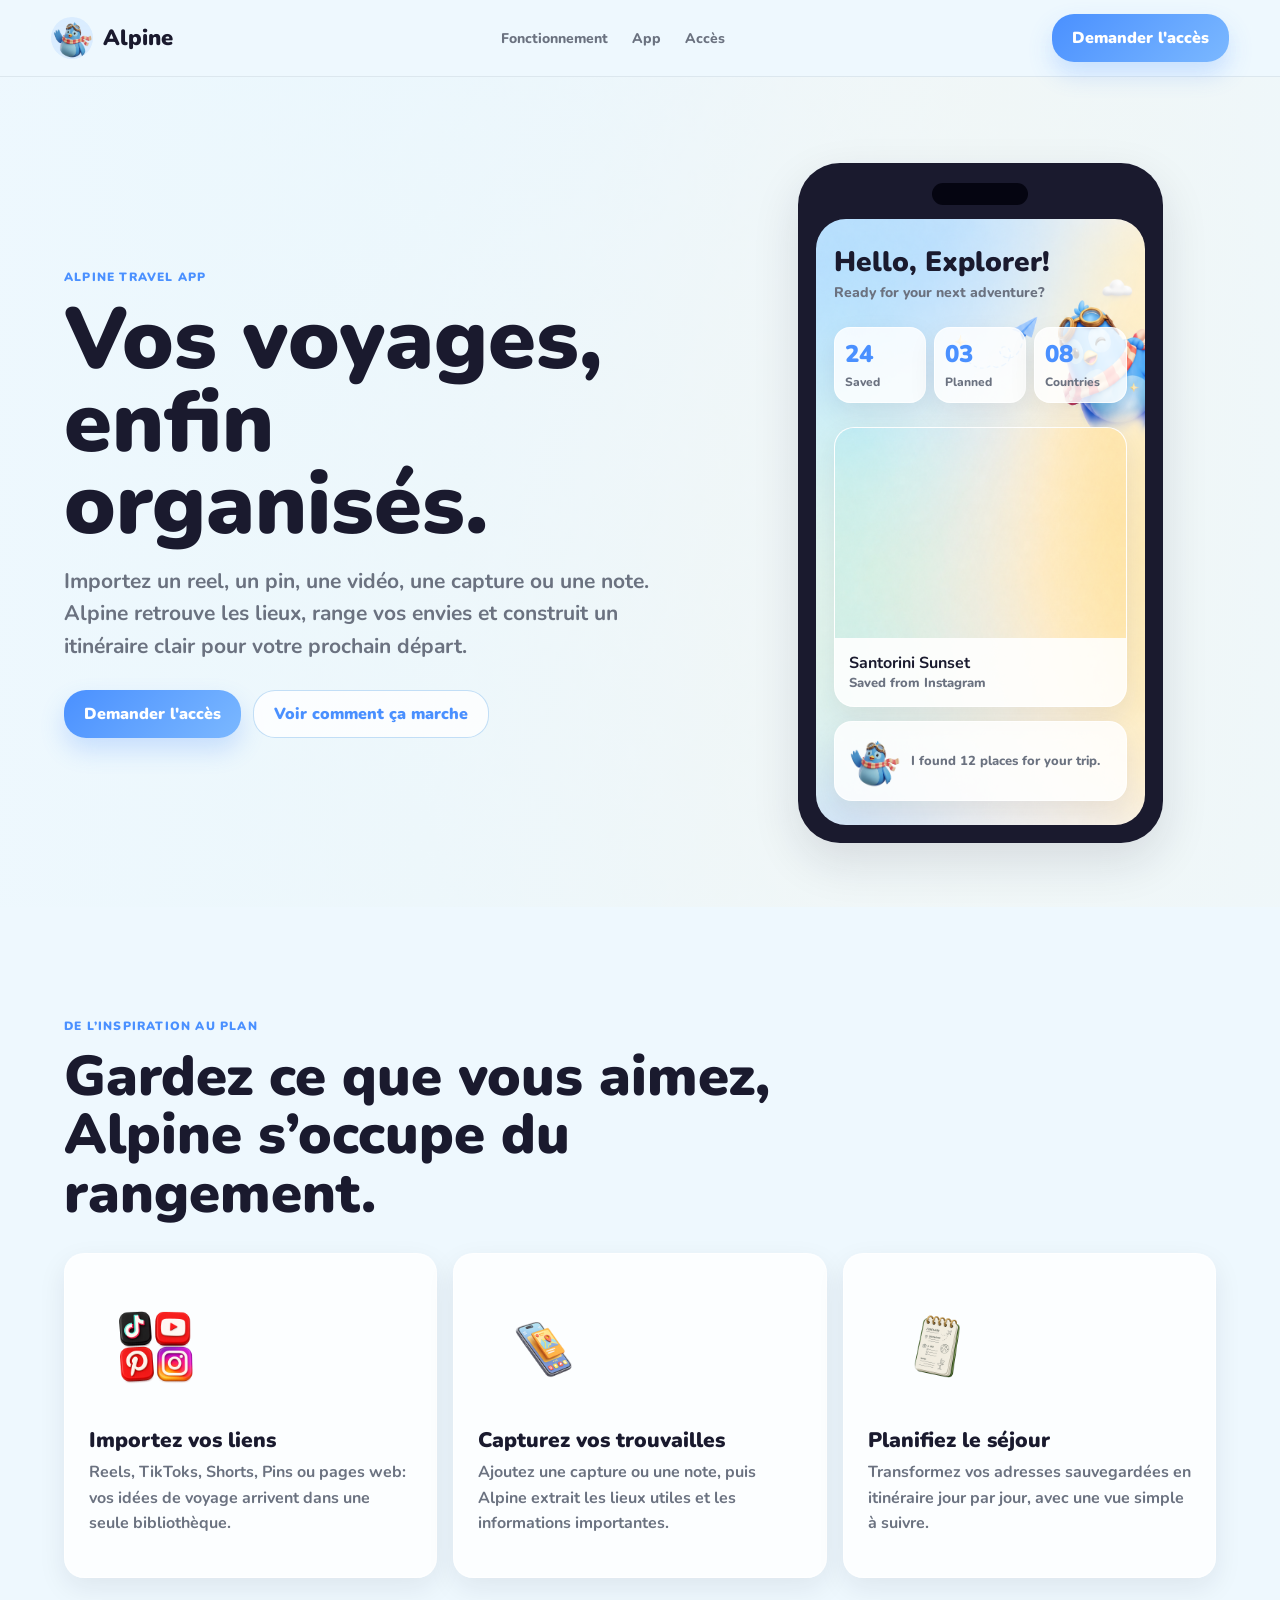
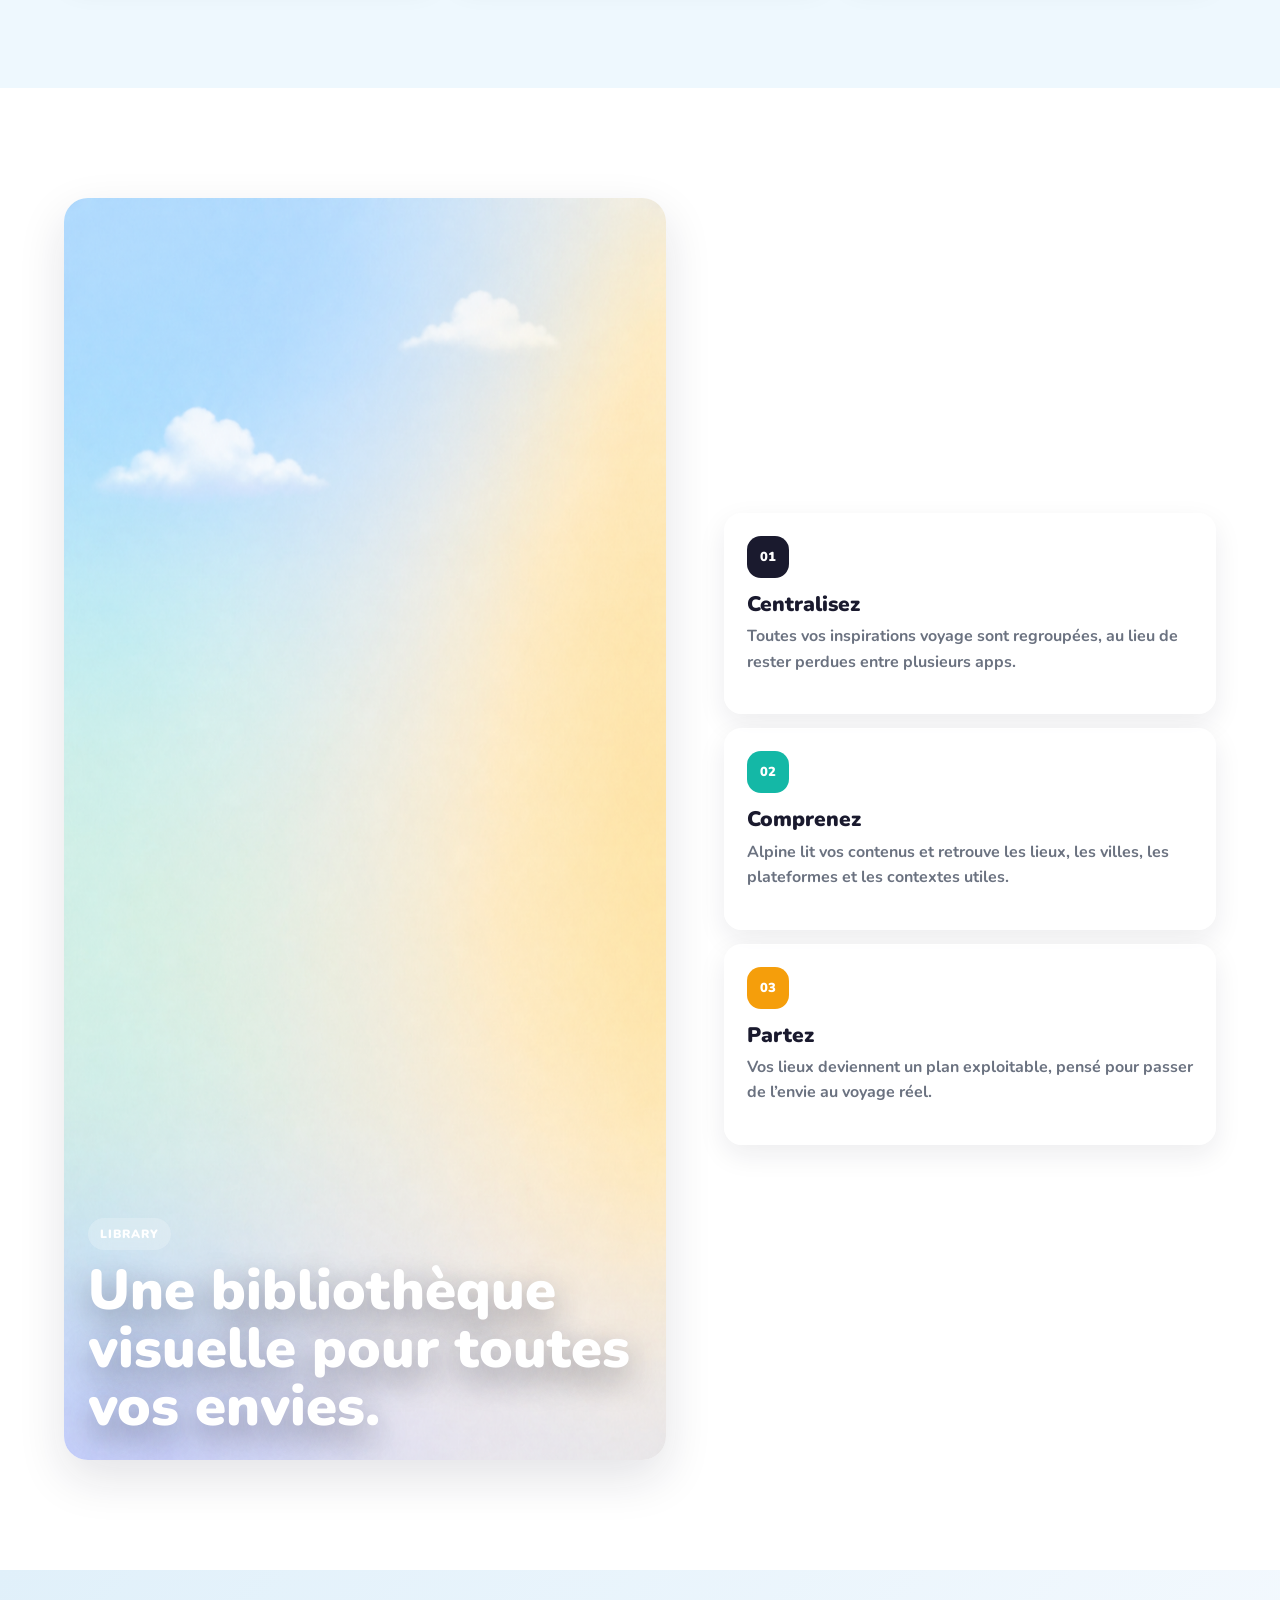
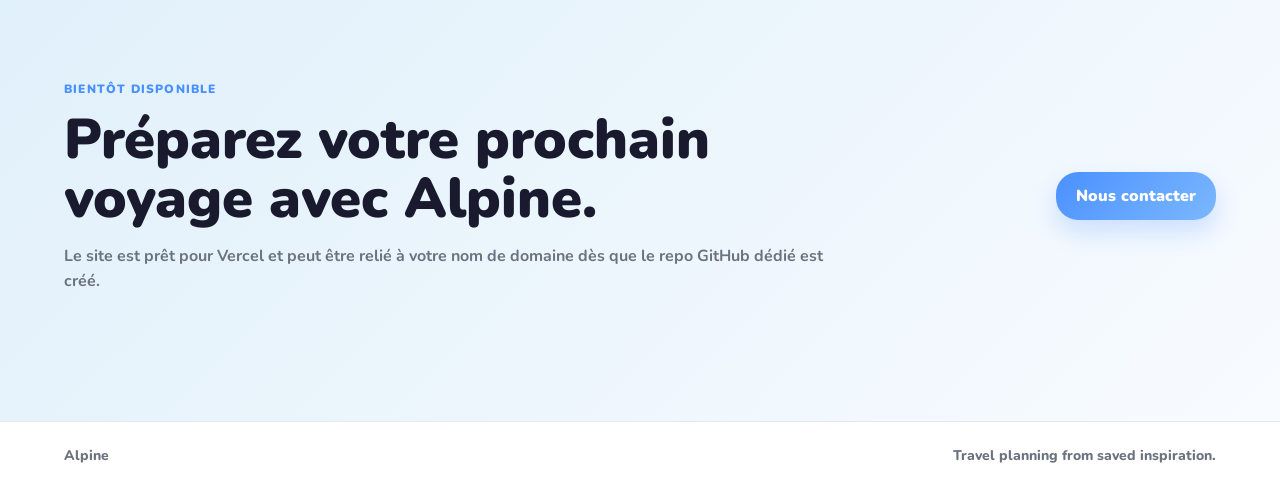
==== index.html @ 0e2efdca "Initial marketing site for Saved Trip" ====
<!doctype html>
<html lang="fr">
  <head>
    <meta charset="utf-8">
    <meta name="viewport" content="width=device-width, initial-scale=1">
    <title>Alpine - Organisez vos voyages depuis vos contenus sauvegardés</title>
    <meta
      name="description"
      content="Alpine transforme vos reels, pins, screenshots et notes en lieux sauvegardés puis en itinéraires clairs, prêts à partir."
    >
    <meta property="og:title" content="Alpine - Vos voyages, enfin organisés">
    <meta
      property="og:description"
      content="Importez vos inspirations de voyage, retrouvez vos lieux et créez un itinéraire en quelques secondes."
    >
    <meta property="og:image" content="/assets/import_link_background.png">
    <meta name="theme-color" content="#EEF8FE">
    <link rel="icon" href="/assets/pingui_welcome.png">
    <link rel="preconnect" href="https://fonts.googleapis.com">
    <link rel="preconnect" href="https://fonts.gstatic.com" crossorigin>
    <link
      href="https://fonts.googleapis.com/css2?family=Nunito:wght@400;600;700;800;900&display=swap"
      rel="stylesheet"
    >
    <link rel="stylesheet" href="/styles.css">
  </head>
  <body>
    <header class="site-header" aria-label="Navigation principale">
      <a class="brand" href="#top" aria-label="Alpine accueil">
        <img src="/assets/pingui_welcome.png" alt="" class="brand-mark">
        <span>Alpine</span>
      </a>
      <nav class="nav-links" aria-label="Sections">
        <a href="#fonctionnement">Fonctionnement</a>
        <a href="#app">App</a>
        <a href="#attente">Accès</a>
      </nav>
      <a class="header-cta" href="mailto:hello@alpine.app?subject=Acces%20Alpine">Demander l'accès</a>
    </header>

    <main id="top">
      <section class="hero-section">
        <img class="hero-bg" src="/assets/import_link_background.png" alt="">
        <div class="hero-content">
          <p class="kicker">ALPINE TRAVEL APP</p>
          <h1>Vos voyages, enfin organisés.</h1>
          <p class="hero-copy">
            Importez un reel, un pin, une vidéo, une capture ou une note. Alpine retrouve les lieux, range vos envies et construit un itinéraire clair pour votre prochain départ.
          </p>
          <div class="hero-actions" aria-label="Actions principales">
            <a class="primary-action" href="mailto:hello@alpine.app?subject=Acces%20Alpine">Demander l'accès</a>
            <a class="secondary-action" href="#fonctionnement">Voir comment ça marche</a>
          </div>
        </div>
        <div class="phone-showcase" aria-label="Aperçu de l'application Alpine">
          <div class="phone-frame">
            <div class="phone-status"></div>
            <div class="app-screen">
              <div class="app-greeting">
                <span>Hello, Explorer!</span>
                <small>Ready for your next adventure?</small>
              </div>
              <div class="stat-grid">
                <div><strong>24</strong><span>Saved</span></div>
                <div><strong>03</strong><span>Planned</span></div>
                <div><strong>08</strong><span>Countries</span></div>
              </div>
              <div class="post-card">
                <img src="/assets/travel_library_background.png" alt="">
                <div>
                  <strong>Santorini Sunset</strong>
                  <span>Saved from Instagram</span>
                </div>
              </div>
              <div class="mascot-bubble">
                <img src="/assets/pingui_welcome.png" alt="">
                <span>I found 12 places for your trip.</span>
              </div>
            </div>
          </div>
        </div>
      </section>

      <section id="fonctionnement" class="section workflow-section">
        <div class="section-heading">
          <p class="kicker">DE L’INSPIRATION AU PLAN</p>
          <h2>Gardez ce que vous aimez, Alpine s’occupe du rangement.</h2>
        </div>
        <div class="workflow-grid">
          <article class="workflow-card">
            <img src="/assets/pingui_link_www.png" alt="">
            <h3>Importez vos liens</h3>
            <p>Reels, TikToks, Shorts, Pins ou pages web: vos idées de voyage arrivent dans une seule bibliothèque.</p>
          </article>
          <article class="workflow-card">
            <img src="/assets/pingui_screenshot_phone_pop.png" alt="">
            <h3>Capturez vos trouvailles</h3>
            <p>Ajoutez une capture ou une note, puis Alpine extrait les lieux utiles et les informations importantes.</p>
          </article>
          <article class="workflow-card">
            <img src="/assets/pingui_notes_exact.png" alt="">
            <h3>Planifiez le séjour</h3>
            <p>Transformez vos adresses sauvegardées en itinéraire jour par jour, avec une vue simple à suivre.</p>
          </article>
        </div>
      </section>

      <section id="app" class="section app-section">
        <div class="library-preview">
          <img src="/assets/travel_library_background.png" alt="Bibliothèque de voyages Alpine">
          <div class="library-overlay">
            <span class="pill">Library</span>
            <h2>Une bibliothèque visuelle pour toutes vos envies.</h2>
          </div>
        </div>
        <div class="feature-list">
          <div>
            <span class="feature-icon">01</span>
            <h3>Centralisez</h3>
            <p>Toutes vos inspirations voyage sont regroupées, au lieu de rester perdues entre plusieurs apps.</p>
          </div>
          <div>
            <span class="feature-icon">02</span>
            <h3>Comprenez</h3>
            <p>Alpine lit vos contenus et retrouve les lieux, les villes, les plateformes et les contextes utiles.</p>
          </div>
          <div>
            <span class="feature-icon">03</span>
            <h3>Partez</h3>
            <p>Vos lieux deviennent un plan exploitable, pensé pour passer de l’envie au voyage réel.</p>
          </div>
        </div>
      </section>

      <section id="attente" class="section waitlist-section">
        <div>
          <p class="kicker">BIENTÔT DISPONIBLE</p>
          <h2>Préparez votre prochain voyage avec Alpine.</h2>
          <p>
            Le site est prêt pour Vercel et peut être relié à votre nom de domaine dès que le repo GitHub dédié est créé.
          </p>
        </div>
        <a class="primary-action" href="mailto:hello@alpine.app?subject=Acces%20Alpine">Nous contacter</a>
      </section>
    </main>

    <footer class="site-footer">
      <span>Alpine</span>
      <span>Travel planning from saved inspiration.</span>
    </footer>
  </body>
</html>
---- styles.css ----
:root {
  --primary: #4a90ff;
  --primary-light: #7bb8ff;
  --dark: #1a1a2e;
  --background: #eef8fe;
  --white: #ffffff;
  --gray: #6b7280;
  --gray-border: #cbd5e0;
  --input-bg: #f8fbff;
  --green: #27ae60;
  --amber: #f59e0b;
  --teal: #14b8a6;
  --violet: #a855f7;
  --shadow: 0 18px 48px rgba(26, 26, 46, 0.12);
  color-scheme: light;
  font-family: "Nunito", system-ui, -apple-system, BlinkMacSystemFont, "Segoe UI", sans-serif;
}

* {
  box-sizing: border-box;
}

html {
  scroll-behavior: smooth;
}

body {
  margin: 0;
  background: var(--background);
  color: var(--dark);
}

img {
  display: block;
  max-width: 100%;
}

a {
  color: inherit;
  text-decoration: none;
}

.site-header {
  position: sticky;
  top: 0;
  z-index: 20;
  display: flex;
  align-items: center;
  justify-content: space-between;
  gap: 24px;
  padding: 14px clamp(18px, 4vw, 56px);
  background: rgba(238, 248, 254, 0.86);
  border-bottom: 1px solid rgba(203, 213, 224, 0.5);
  backdrop-filter: blur(18px);
}

.brand {
  display: inline-flex;
  align-items: center;
  gap: 10px;
  font-size: 22px;
  font-weight: 900;
}

.brand-mark {
  width: 42px;
  height: 42px;
  object-fit: contain;
  border-radius: 50%;
  background: rgba(74, 144, 255, 0.12);
}

.nav-links {
  display: flex;
  align-items: center;
  gap: 24px;
  color: var(--gray);
  font-size: 14px;
  font-weight: 800;
}

.nav-links a:hover {
  color: var(--primary);
}

.header-cta,
.primary-action,
.secondary-action {
  display: inline-flex;
  min-height: 48px;
  align-items: center;
  justify-content: center;
  border-radius: 22px;
  padding: 0 20px;
  font-weight: 900;
  white-space: nowrap;
}

.header-cta,
.primary-action {
  color: var(--white);
  background: linear-gradient(135deg, var(--primary), var(--primary-light));
  box-shadow: 0 12px 24px rgba(74, 144, 255, 0.24);
}

.secondary-action {
  color: var(--primary);
  background: rgba(255, 255, 255, 0.78);
  border: 1px solid rgba(184, 217, 245, 0.86);
}

.hero-section {
  position: relative;
  min-height: calc(100vh - 72px);
  display: grid;
  grid-template-columns: minmax(0, 1.02fr) minmax(320px, 0.78fr);
  align-items: center;
  gap: clamp(28px, 5vw, 72px);
  overflow: hidden;
  padding: clamp(54px, 7vw, 86px) clamp(20px, 5vw, 76px) clamp(34px, 6vw, 64px);
}

.hero-bg {
  position: absolute;
  inset: 0;
  width: 100%;
  height: 100%;
  object-fit: cover;
  opacity: 0.64;
}

.hero-section::after {
  content: "";
  position: absolute;
  inset: 0;
  background: linear-gradient(90deg, rgba(238, 248, 254, 0.98), rgba(238, 248, 254, 0.68) 56%, rgba(238, 248, 254, 0.9));
}

.hero-content,
.phone-showcase {
  position: relative;
  z-index: 1;
}

.kicker {
  margin: 0 0 12px;
  color: var(--primary);
  font-size: 12px;
  font-weight: 900;
  letter-spacing: 1.2px;
}

h1,
h2,
h3,
p {
  margin-top: 0;
}

h1 {
  max-width: 760px;
  margin-bottom: 18px;
  font-size: clamp(46px, 7vw, 86px);
  line-height: 0.96;
  font-weight: 900;
  letter-spacing: 0;
}

.hero-copy {
  max-width: 640px;
  margin-bottom: 28px;
  color: var(--gray);
  font-size: clamp(17px, 2vw, 21px);
  line-height: 1.55;
  font-weight: 700;
}

.hero-actions {
  display: flex;
  flex-wrap: wrap;
  gap: 12px;
}

.phone-showcase {
  display: flex;
  justify-content: center;
}

.phone-frame {
  width: min(365px, 88vw);
  min-height: 680px;
  border-radius: 42px;
  padding: 18px;
  background: var(--dark);
  box-shadow: var(--shadow);
}

.phone-status {
  width: 96px;
  height: 22px;
  margin: 2px auto 14px;
  border-radius: 999px;
  background: #050511;
}

.app-screen {
  min-height: 606px;
  border-radius: 30px;
  padding: 24px 18px;
  background: var(--background);
  background-image: url("/assets/home_background_design.png");
  background-size: cover;
  overflow: hidden;
}

.app-greeting span {
  display: block;
  font-size: 28px;
  font-weight: 900;
}

.app-greeting small {
  color: var(--gray);
  font-size: 14px;
  font-weight: 800;
}

.stat-grid {
  display: grid;
  grid-template-columns: repeat(3, 1fr);
  gap: 8px;
  margin: 24px 0;
}

.stat-grid div,
.post-card,
.mascot-bubble,
.workflow-card,
.feature-list > div {
  border: 1px solid rgba(255, 255, 255, 0.72);
  background: rgba(255, 255, 255, 0.82);
  box-shadow: 0 10px 28px rgba(26, 26, 46, 0.08);
}

.stat-grid div {
  min-height: 74px;
  border-radius: 16px;
  padding: 10px;
}

.stat-grid strong {
  display: block;
  color: var(--primary);
  font-size: 24px;
  font-weight: 900;
}

.stat-grid span {
  color: var(--gray);
  font-size: 12px;
  font-weight: 800;
}

.post-card {
  overflow: hidden;
  border-radius: 20px;
}

.post-card img {
  width: 100%;
  height: 210px;
  object-fit: cover;
}

.post-card div {
  padding: 14px;
}

.post-card strong,
.post-card span {
  display: block;
}

.post-card span,
.mascot-bubble span {
  color: var(--gray);
  font-size: 13px;
  font-weight: 800;
}

.mascot-bubble {
  display: flex;
  align-items: center;
  gap: 10px;
  margin-top: 14px;
  border-radius: 18px;
  padding: 12px;
}

.mascot-bubble img {
  width: 54px;
  height: 54px;
  object-fit: contain;
}

.section {
  padding: clamp(64px, 9vw, 110px) clamp(20px, 5vw, 76px);
}

.section-heading {
  max-width: 760px;
  margin-bottom: 30px;
}

h2 {
  margin-bottom: 16px;
  font-size: clamp(32px, 4.5vw, 56px);
  line-height: 1.04;
  font-weight: 900;
}

h3 {
  margin-bottom: 8px;
  font-size: 21px;
  line-height: 1.15;
  font-weight: 900;
}

p {
  color: var(--gray);
  line-height: 1.6;
  font-weight: 700;
}

.workflow-grid {
  display: grid;
  grid-template-columns: repeat(3, minmax(0, 1fr));
  gap: 16px;
}

.workflow-card {
  border-radius: 20px;
  padding: 24px;
}

.workflow-card img {
  width: 138px;
  height: 138px;
  margin-bottom: 12px;
  object-fit: contain;
}

.app-section {
  display: grid;
  grid-template-columns: minmax(0, 1.1fr) minmax(320px, 0.9fr);
  gap: clamp(24px, 5vw, 58px);
  align-items: center;
  background: var(--white);
}

.library-preview {
  position: relative;
  min-height: 560px;
  overflow: hidden;
  border-radius: 24px;
  box-shadow: var(--shadow);
}

.library-preview img {
  width: 100%;
  height: 100%;
  min-height: 560px;
  object-fit: cover;
}

.library-overlay {
  position: absolute;
  inset: auto 24px 24px 24px;
  color: var(--white);
}

.library-overlay h2 {
  max-width: 620px;
  margin: 12px 0 0;
  text-shadow: 0 12px 32px rgba(26, 26, 46, 0.42);
}

.pill {
  display: inline-flex;
  align-items: center;
  min-height: 32px;
  border-radius: 999px;
  padding: 0 12px;
  background: rgba(255, 255, 255, 0.22);
  backdrop-filter: blur(10px);
  font-size: 12px;
  font-weight: 900;
  letter-spacing: 1px;
  text-transform: uppercase;
}

.feature-list {
  display: grid;
  gap: 14px;
}

.feature-list > div {
  border-radius: 18px;
  padding: 22px;
}

.feature-icon {
  display: inline-flex;
  align-items: center;
  justify-content: center;
  width: 42px;
  height: 42px;
  margin-bottom: 14px;
  border-radius: 14px;
  color: var(--white);
  background: var(--dark);
  font-size: 13px;
  font-weight: 900;
}

.feature-list > div:nth-child(2) .feature-icon {
  background: var(--teal);
}

.feature-list > div:nth-child(3) .feature-icon {
  background: var(--amber);
}

.waitlist-section {
  display: flex;
  align-items: center;
  justify-content: space-between;
  gap: 28px;
  background: linear-gradient(135deg, #e0f0fa, #f8fbff);
}

.waitlist-section > div {
  max-width: 760px;
}

.site-footer {
  display: flex;
  justify-content: space-between;
  gap: 16px;
  padding: 24px clamp(20px, 5vw, 76px);
  color: var(--gray);
  background: var(--white);
  border-top: 1px solid rgba(203, 213, 224, 0.52);
  font-size: 14px;
  font-weight: 800;
}

@media (max-width: 940px) {
  .site-header {
    gap: 12px;
  }

  .nav-links {
    display: none;
  }

  .hero-section,
  .app-section {
    grid-template-columns: 1fr;
  }

  .hero-section {
    min-height: auto;
  }

  .phone-showcase {
    justify-content: flex-start;
  }

  .workflow-grid {
    grid-template-columns: 1fr;
  }

  .waitlist-section {
    align-items: flex-start;
    flex-direction: column;
  }
}

@media (max-width: 560px) {
  .site-header {
    padding-inline: 14px;
  }

  .brand span {
    font-size: 20px;
  }

  .brand-mark {
    width: 38px;
    height: 38px;
  }

  .header-cta {
    min-height: 42px;
    padding-inline: 14px;
    border-radius: 18px;
    font-size: 13px;
  }

  .hero-section {
    padding-top: 42px;
  }

  h1 {
    font-size: 44px;
  }

  .phone-frame {
    min-height: 610px;
    border-radius: 34px;
    padding: 14px;
  }

  .app-screen {
    min-height: 544px;
    border-radius: 26px;
    padding: 20px 14px;
  }

  .post-card img {
    height: 166px;
  }

  .library-preview,
  .library-preview img {
    min-height: 430px;
    border-radius: 18px;
  }

  .library-overlay {
    inset: auto 18px 18px 18px;
  }

  .site-footer {
    flex-direction: column;
  }
}
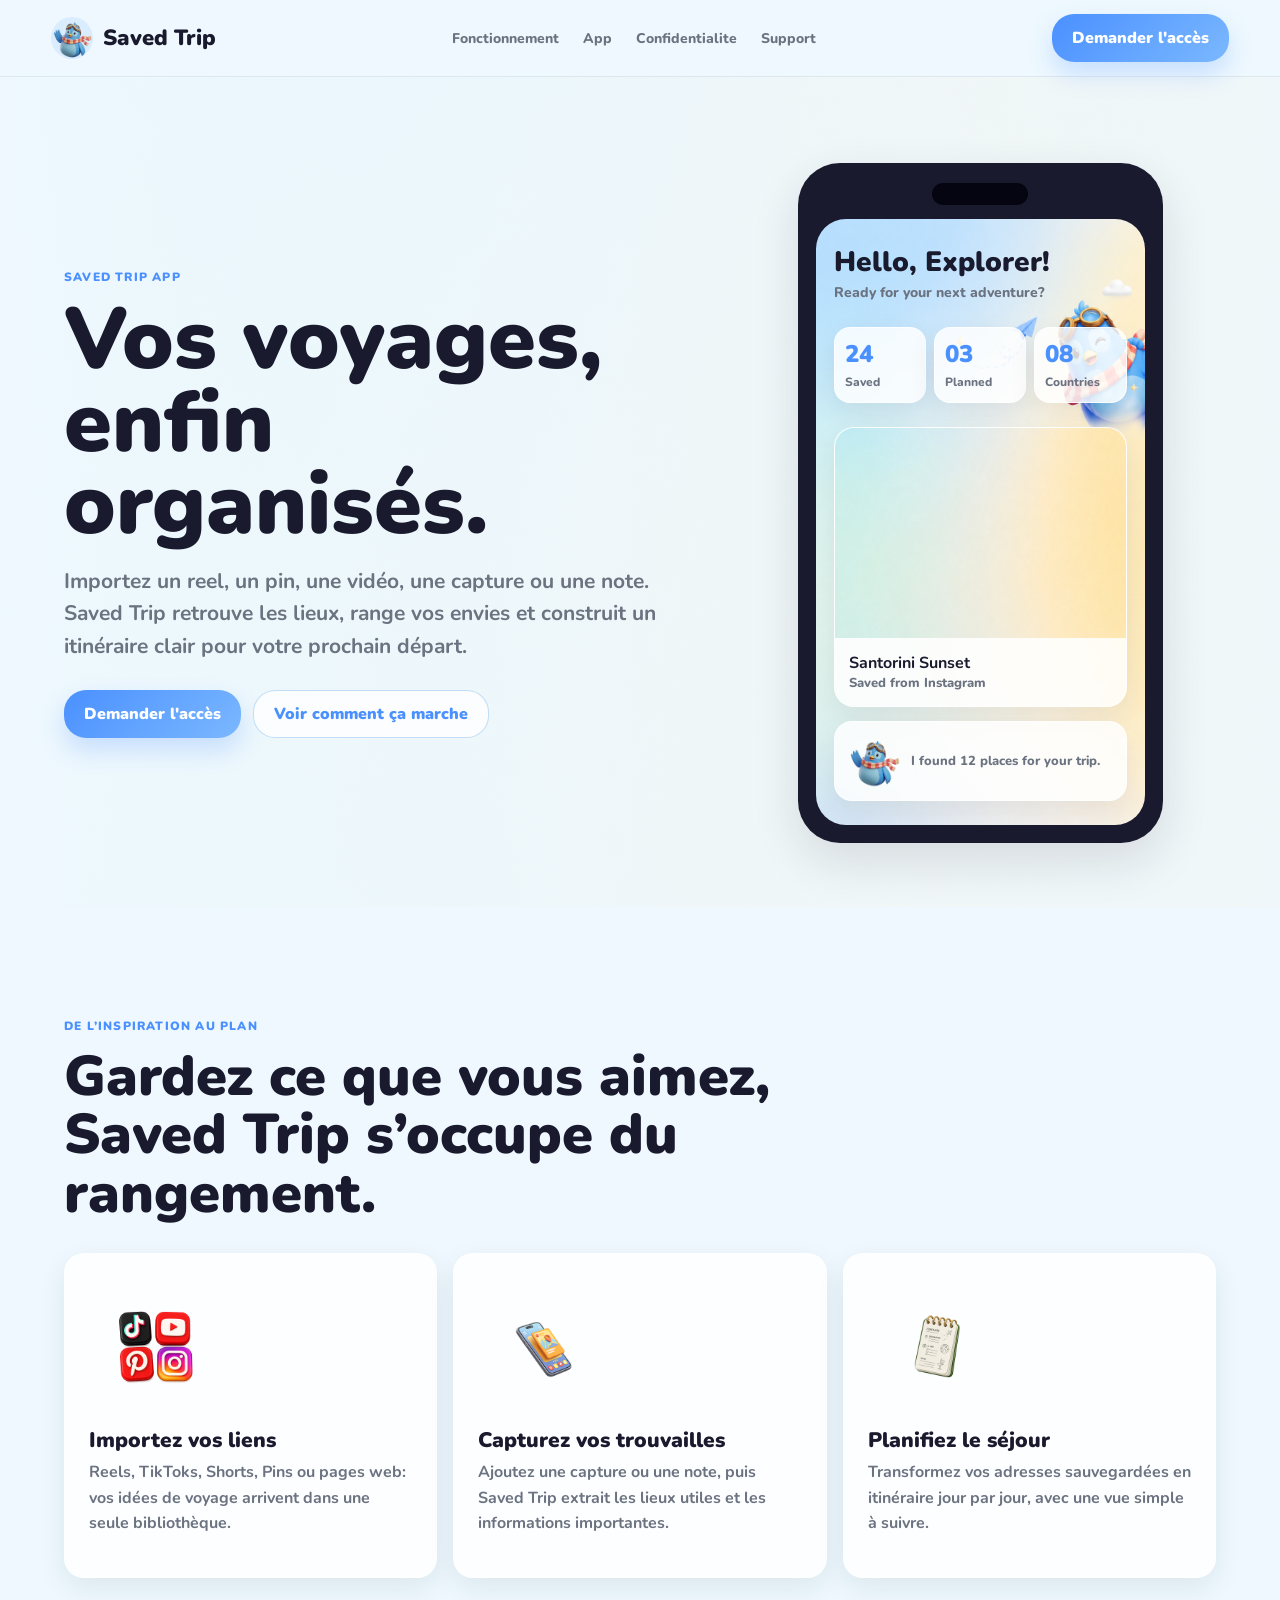
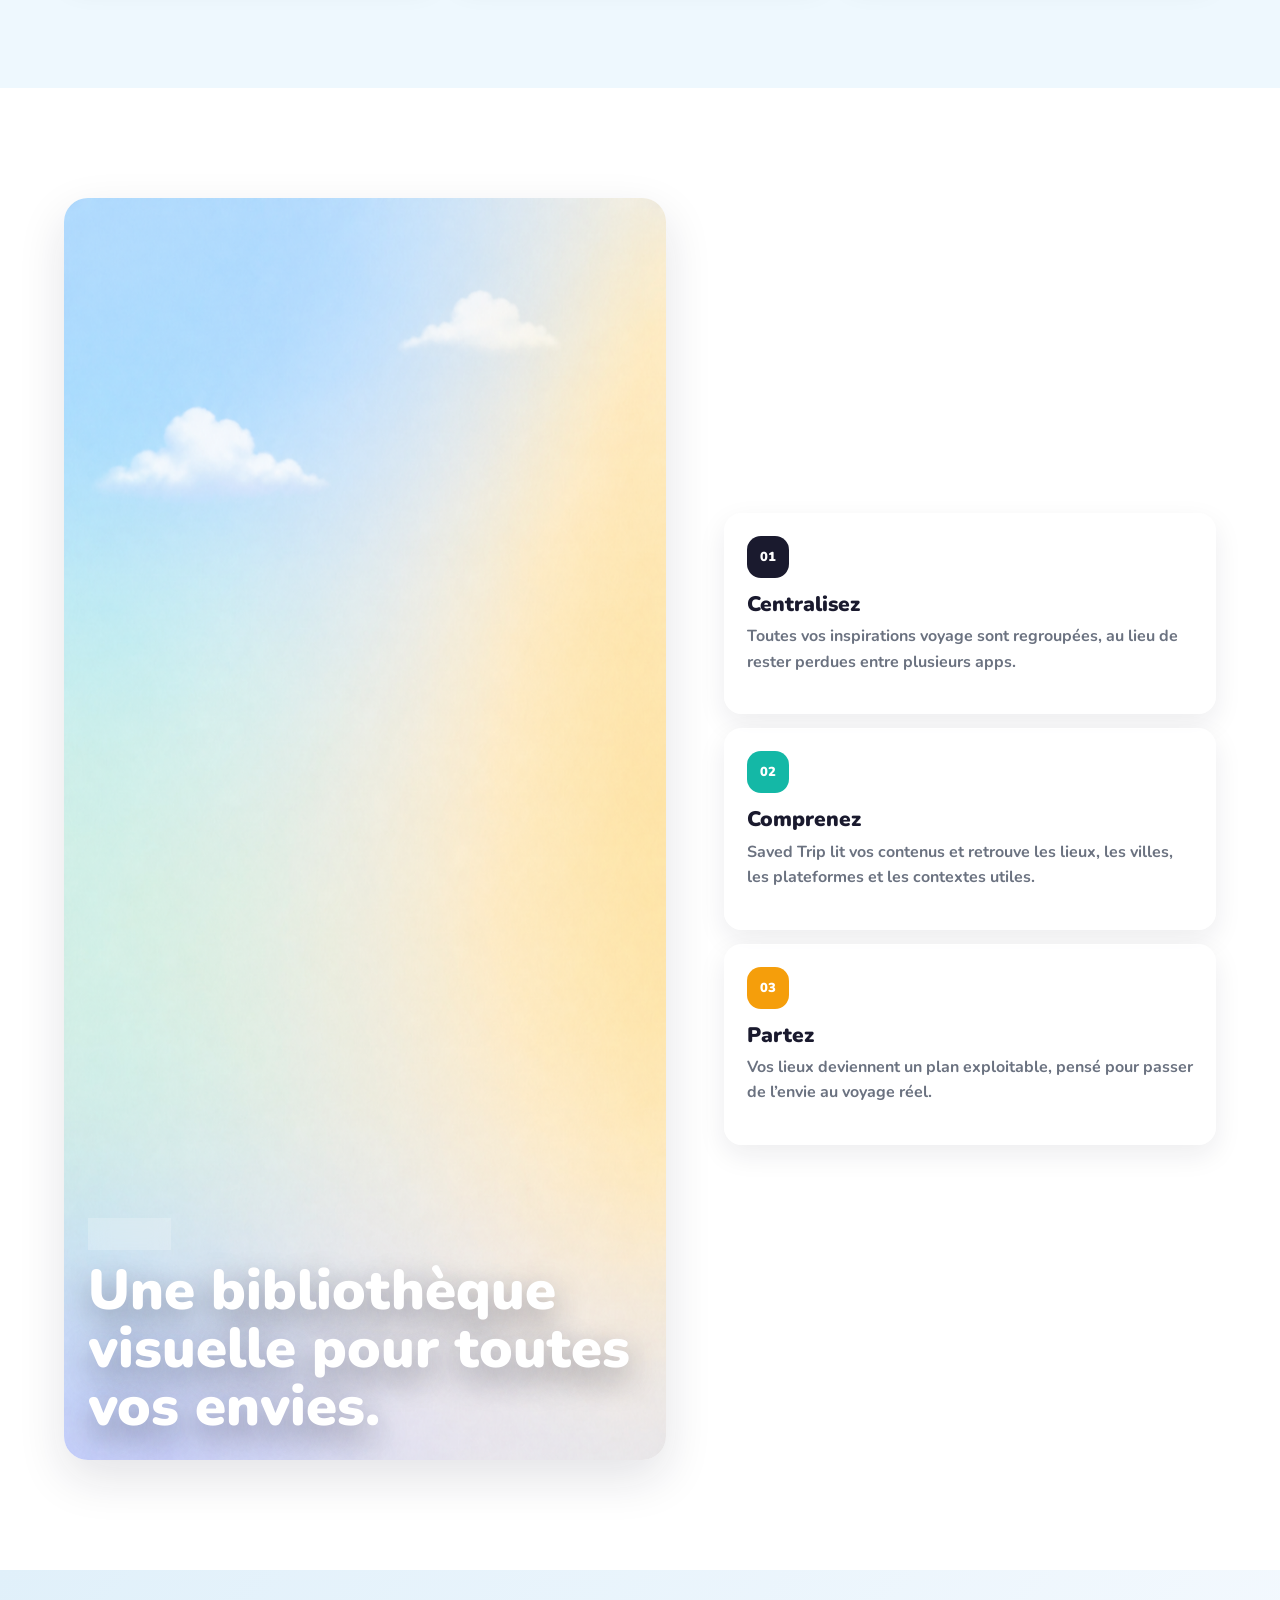
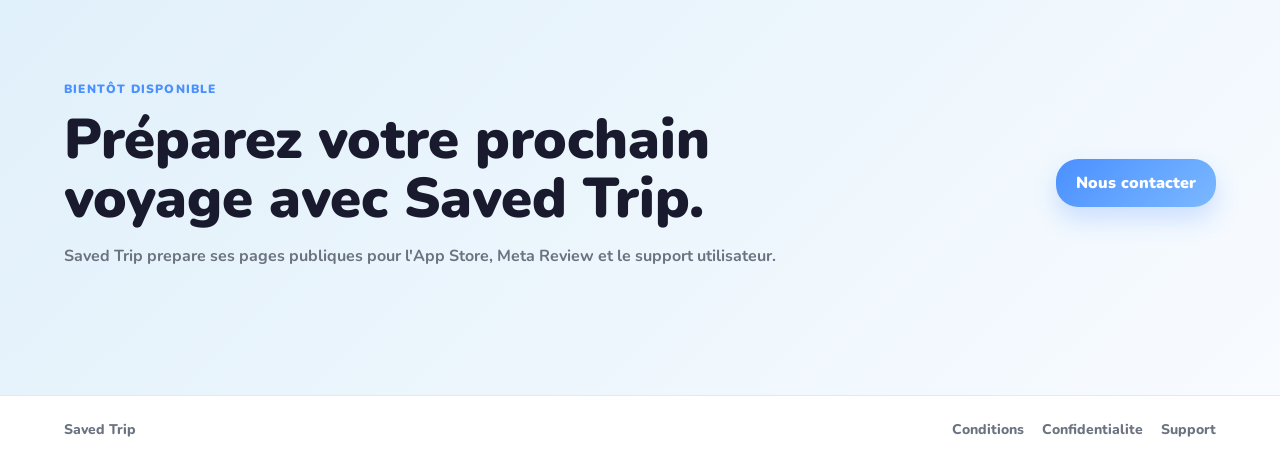
==== commit 93c6558e: "Finalize Saved Trip public legal pages" ====
--- a/index.html
+++ b/index.html
@@ -3,12 +3,12 @@
   <head>
     <meta charset="utf-8">
     <meta name="viewport" content="width=device-width, initial-scale=1">
-    <title>Alpine - Organisez vos voyages depuis vos contenus sauvegardés</title>
+    <title>Saved Trip - Organisez vos voyages depuis vos contenus sauvegardés</title>
     <meta
       name="description"
-      content="Alpine transforme vos reels, pins, screenshots et notes en lieux sauvegardés puis en itinéraires clairs, prêts à partir."
+      content="Saved Trip transforme vos reels, pins, screenshots et notes en lieux sauvegardés puis en itinéraires clairs, prêts à partir."
     >
-    <meta property="og:title" content="Alpine - Vos voyages, enfin organisés">
+    <meta property="og:title" content="Saved Trip - Vos voyages, enfin organisés">
     <meta
       property="og:description"
       content="Importez vos inspirations de voyage, retrouvez vos lieux et créez un itinéraire en quelques secondes."
@@ -26,33 +26,34 @@
   </head>
   <body>
     <header class="site-header" aria-label="Navigation principale">
-      <a class="brand" href="#top" aria-label="Alpine accueil">
+      <a class="brand" href="#top" aria-label="Saved Trip accueil">
         <img src="/assets/pingui_welcome.png" alt="" class="brand-mark">
-        <span>Alpine</span>
+        <span>Saved Trip</span>
       </a>
       <nav class="nav-links" aria-label="Sections">
         <a href="#fonctionnement">Fonctionnement</a>
         <a href="#app">App</a>
-        <a href="#attente">Accès</a>
+        <a href="/privacy">Confidentialite</a>
+        <a href="/support">Support</a>
       </nav>
-      <a class="header-cta" href="mailto:hello@alpine.app?subject=Acces%20Alpine">Demander l'accès</a>
+      <a class="header-cta" href="mailto:support@savedtrip.com?subject=Acces%20Saved%20Trip">Demander l'accès</a>
     </header>
 
     <main id="top">
       <section class="hero-section">
         <img class="hero-bg" src="/assets/import_link_background.png" alt="">
         <div class="hero-content">
-          <p class="kicker">ALPINE TRAVEL APP</p>
+          <p class="kicker">SAVED TRIP APP</p>
           <h1>Vos voyages, enfin organisés.</h1>
           <p class="hero-copy">
-            Importez un reel, un pin, une vidéo, une capture ou une note. Alpine retrouve les lieux, range vos envies et construit un itinéraire clair pour votre prochain départ.
+            Importez un reel, un pin, une vidéo, une capture ou une note. Saved Trip retrouve les lieux, range vos envies et construit un itinéraire clair pour votre prochain départ.
           </p>
           <div class="hero-actions" aria-label="Actions principales">
-            <a class="primary-action" href="mailto:hello@alpine.app?subject=Acces%20Alpine">Demander l'accès</a>
+            <a class="primary-action" href="mailto:support@savedtrip.com?subject=Acces%20Saved%20Trip">Demander l'accès</a>
             <a class="secondary-action" href="#fonctionnement">Voir comment ça marche</a>
           </div>
         </div>
-        <div class="phone-showcase" aria-label="Aperçu de l'application Alpine">
+        <div class="phone-showcase" aria-label="Aperçu de l'application Saved Trip">
           <div class="phone-frame">
             <div class="phone-status"></div>
             <div class="app-screen">
@@ -84,7 +85,7 @@
       <section id="fonctionnement" class="section workflow-section">
         <div class="section-heading">
           <p class="kicker">DE L’INSPIRATION AU PLAN</p>
-          <h2>Gardez ce que vous aimez, Alpine s’occupe du rangement.</h2>
+          <h2>Gardez ce que vous aimez, Saved Trip s’occupe du rangement.</h2>
         </div>
         <div class="workflow-grid">
           <article class="workflow-card">
@@ -95,7 +96,7 @@
           <article class="workflow-card">
             <img src="/assets/pingui_screenshot_phone_pop.png" alt="">
             <h3>Capturez vos trouvailles</h3>
-            <p>Ajoutez une capture ou une note, puis Alpine extrait les lieux utiles et les informations importantes.</p>
+            <p>Ajoutez une capture ou une note, puis Saved Trip extrait les lieux utiles et les informations importantes.</p>
           </article>
           <article class="workflow-card">
             <img src="/assets/pingui_notes_exact.png" alt="">
@@ -107,7 +108,7 @@
 
       <section id="app" class="section app-section">
         <div class="library-preview">
-          <img src="/assets/travel_library_background.png" alt="Bibliothèque de voyages Alpine">
+          <img src="/assets/travel_library_background.png" alt="Bibliothèque de voyages Saved Trip">
           <div class="library-overlay">
             <span class="pill">Library</span>
             <h2>Une bibliothèque visuelle pour toutes vos envies.</h2>
@@ -122,7 +123,7 @@
           <div>
             <span class="feature-icon">02</span>
             <h3>Comprenez</h3>
-            <p>Alpine lit vos contenus et retrouve les lieux, les villes, les plateformes et les contextes utiles.</p>
+            <p>Saved Trip lit vos contenus et retrouve les lieux, les villes, les plateformes et les contextes utiles.</p>
           </div>
           <div>
             <span class="feature-icon">03</span>
@@ -135,18 +136,22 @@
       <section id="attente" class="section waitlist-section">
         <div>
           <p class="kicker">BIENTÔT DISPONIBLE</p>
-          <h2>Préparez votre prochain voyage avec Alpine.</h2>
+          <h2>Préparez votre prochain voyage avec Saved Trip.</h2>
           <p>
-            Le site est prêt pour Vercel et peut être relié à votre nom de domaine dès que le repo GitHub dédié est créé.
+            Saved Trip prepare ses pages publiques pour l'App Store, Meta Review et le support utilisateur.
           </p>
         </div>
-        <a class="primary-action" href="mailto:hello@alpine.app?subject=Acces%20Alpine">Nous contacter</a>
+        <a class="primary-action" href="mailto:support@savedtrip.com?subject=Acces%20Saved%20Trip">Nous contacter</a>
       </section>
     </main>
 
     <footer class="site-footer">
-      <span>Alpine</span>
-      <span>Travel planning from saved inspiration.</span>
+      <span>Saved Trip</span>
+      <nav class="footer-links" aria-label="Pages legales">
+        <a href="/terms">Conditions</a>
+        <a href="/privacy">Confidentialite</a>
+        <a href="/support">Support</a>
+      </nav>
     </footer>
   </body>
 </html>
--- a/styles.css
+++ b/styles.css
@@ -70,7 +70,8 @@
   background: rgba(74, 144, 255, 0.12);
 }
 
-.nav-links {
+.nav-links,
+.footer-links {
   display: flex;
   align-items: center;
   gap: 24px;
@@ -79,7 +80,8 @@
   font-weight: 800;
 }
 
-.nav-links a:hover {
+.nav-links a:hover,
+.footer-links a:hover {
   color: var(--primary);
 }
 
@@ -446,6 +448,7 @@
 .site-footer {
   display: flex;
   justify-content: space-between;
+  align-items: center;
   gap: 16px;
   padding: 24px clamp(20px, 5vw, 76px);
   color: var(--gray);
@@ -453,6 +456,12 @@
   border-top: 1px solid rgba(203, 213, 224, 0.52);
   font-size: 14px;
   font-weight: 800;
+}
+
+.footer-links {
+  justify-content: flex-end;
+  flex-wrap: wrap;
+  gap: 18px;
 }
 
 @media (max-width: 940px) {
@@ -543,6 +552,11 @@
   }
 
   .site-footer {
+    align-items: flex-start;
     flex-direction: column;
   }
-}
+
+  .footer-links {
+    justify-content: flex-start;
+  }
+}
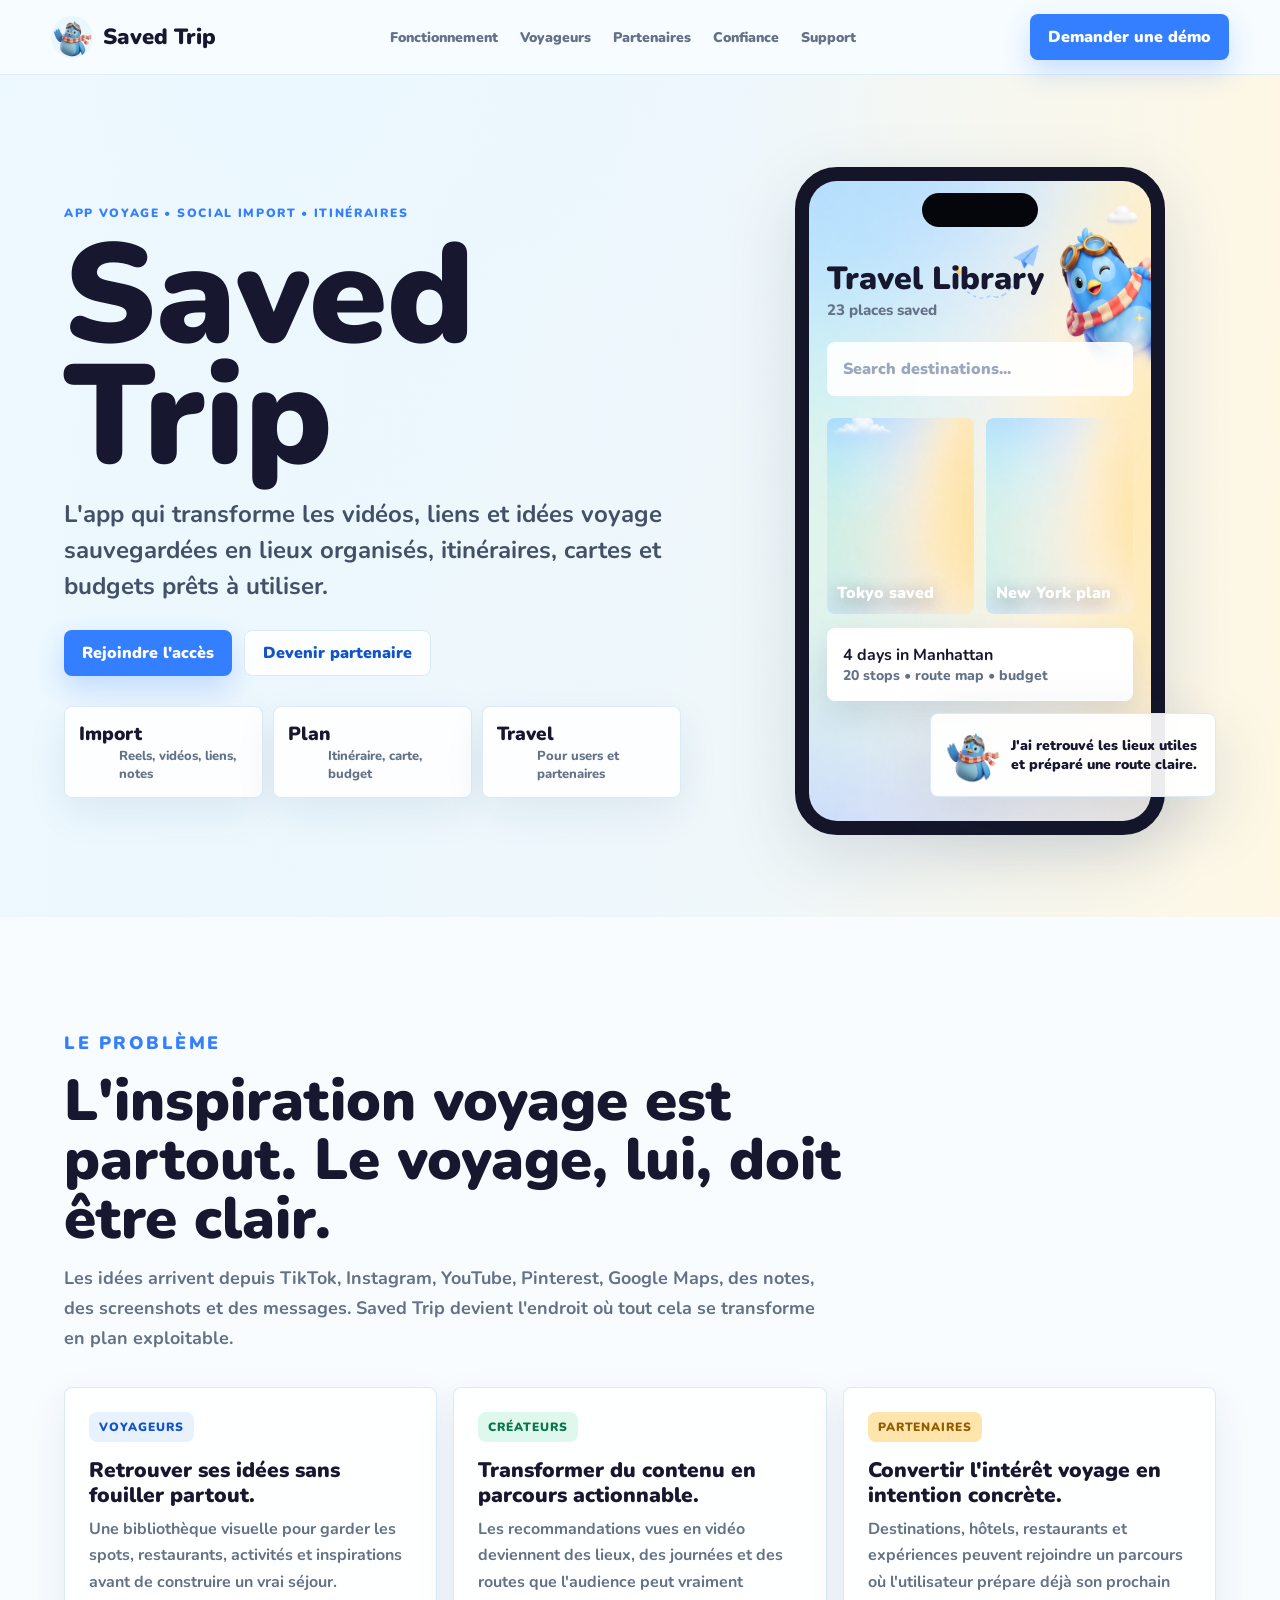
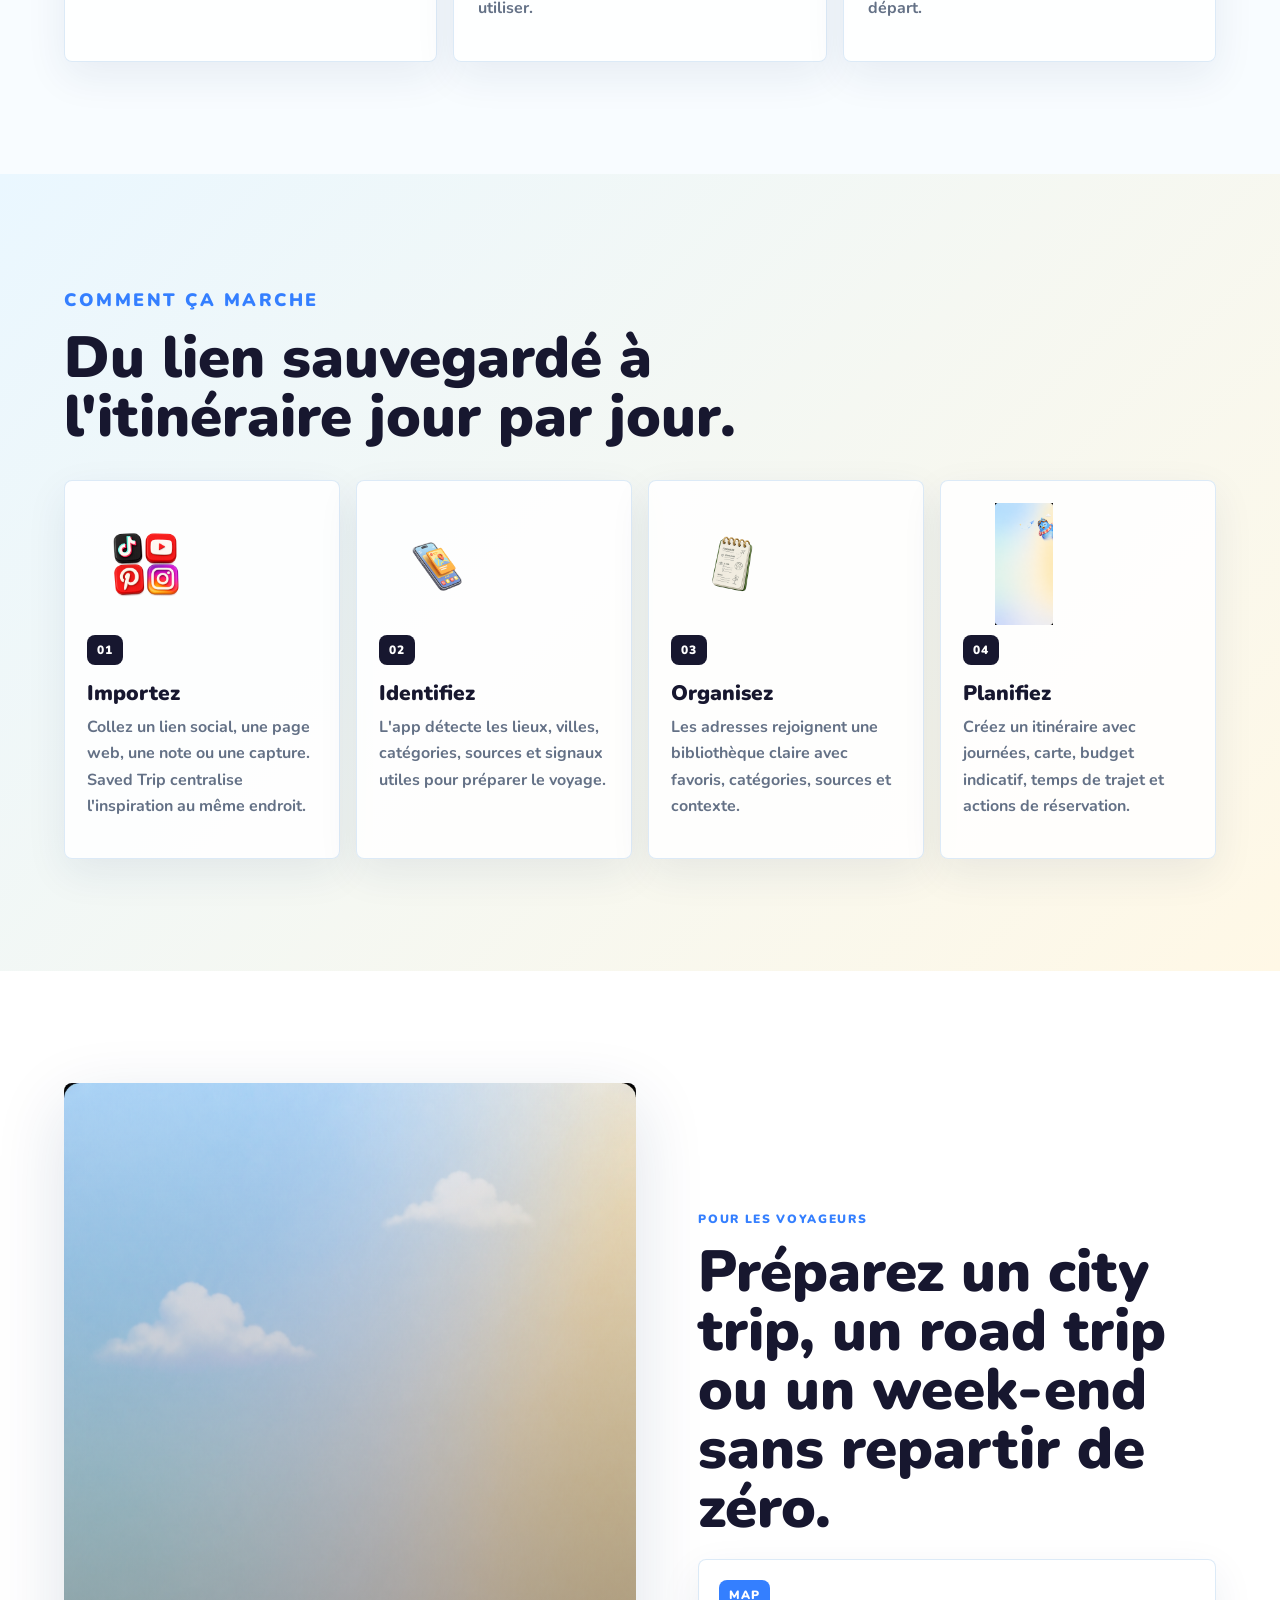
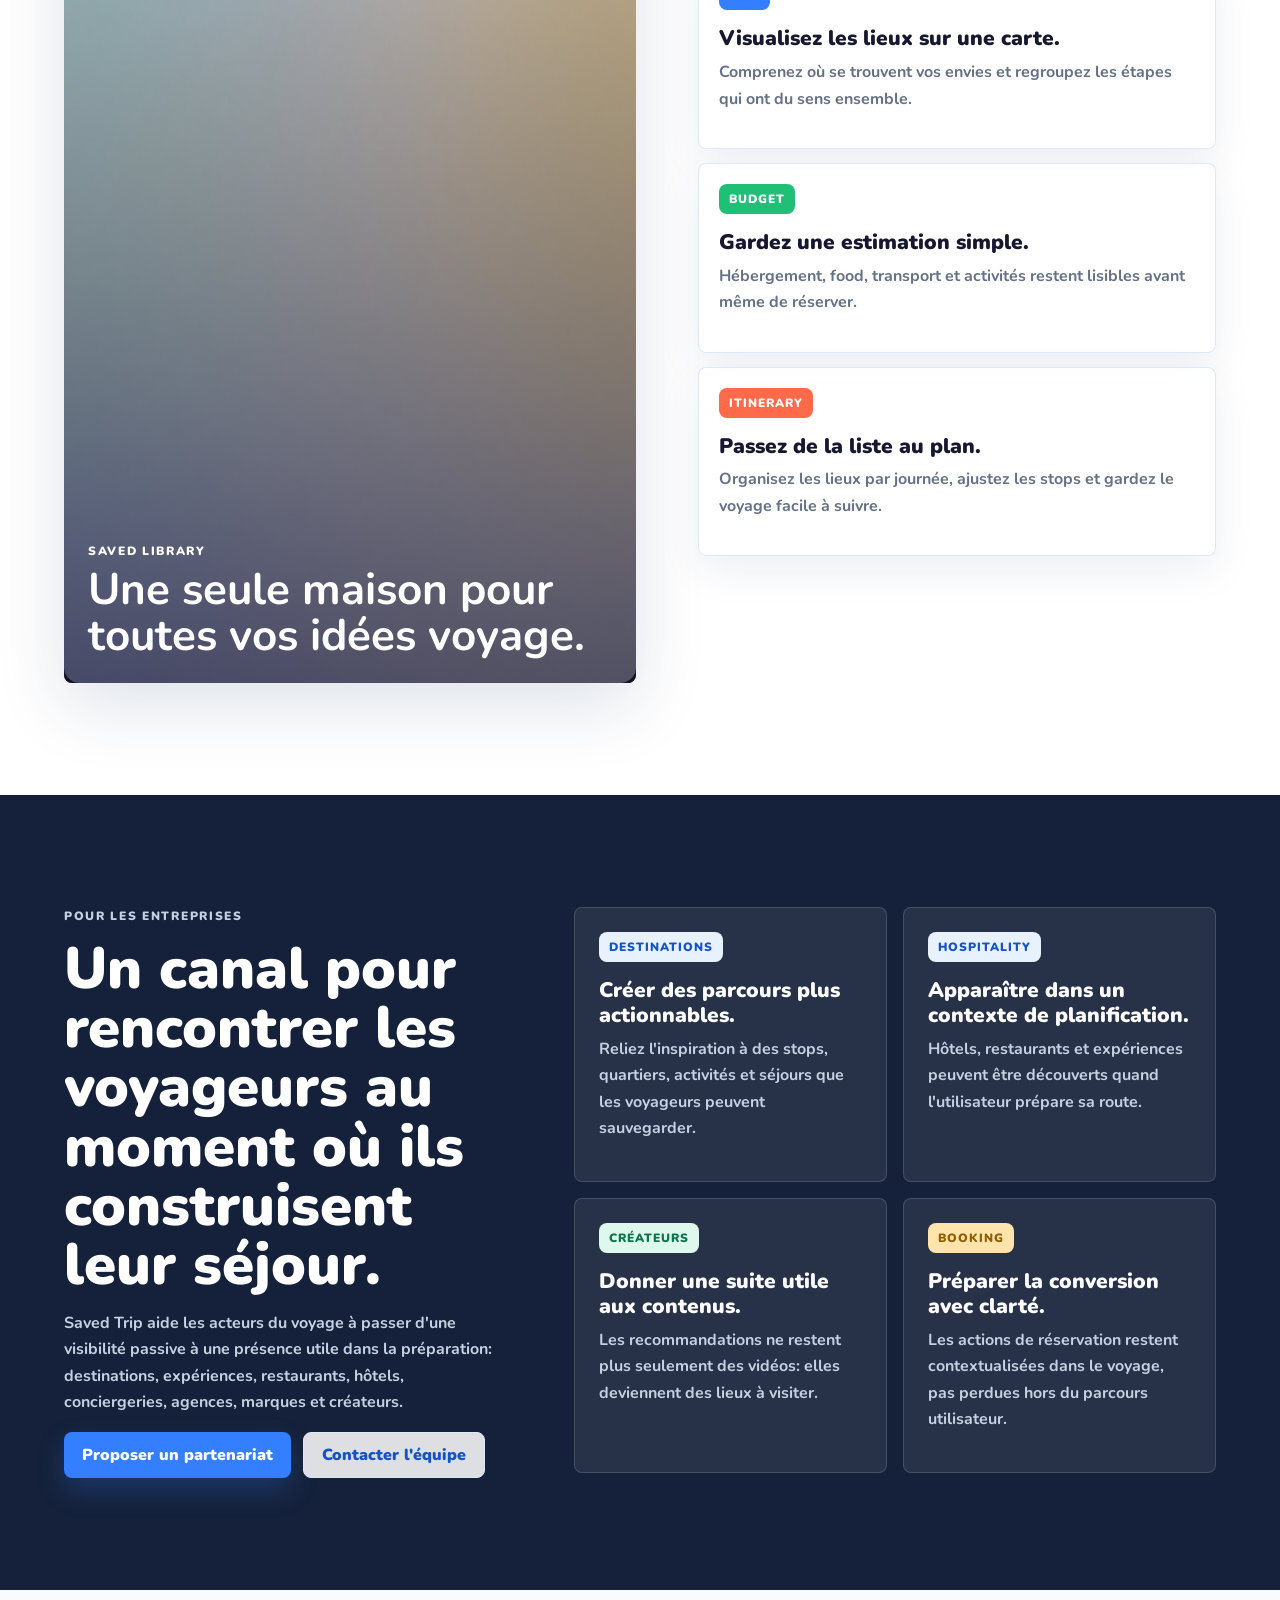
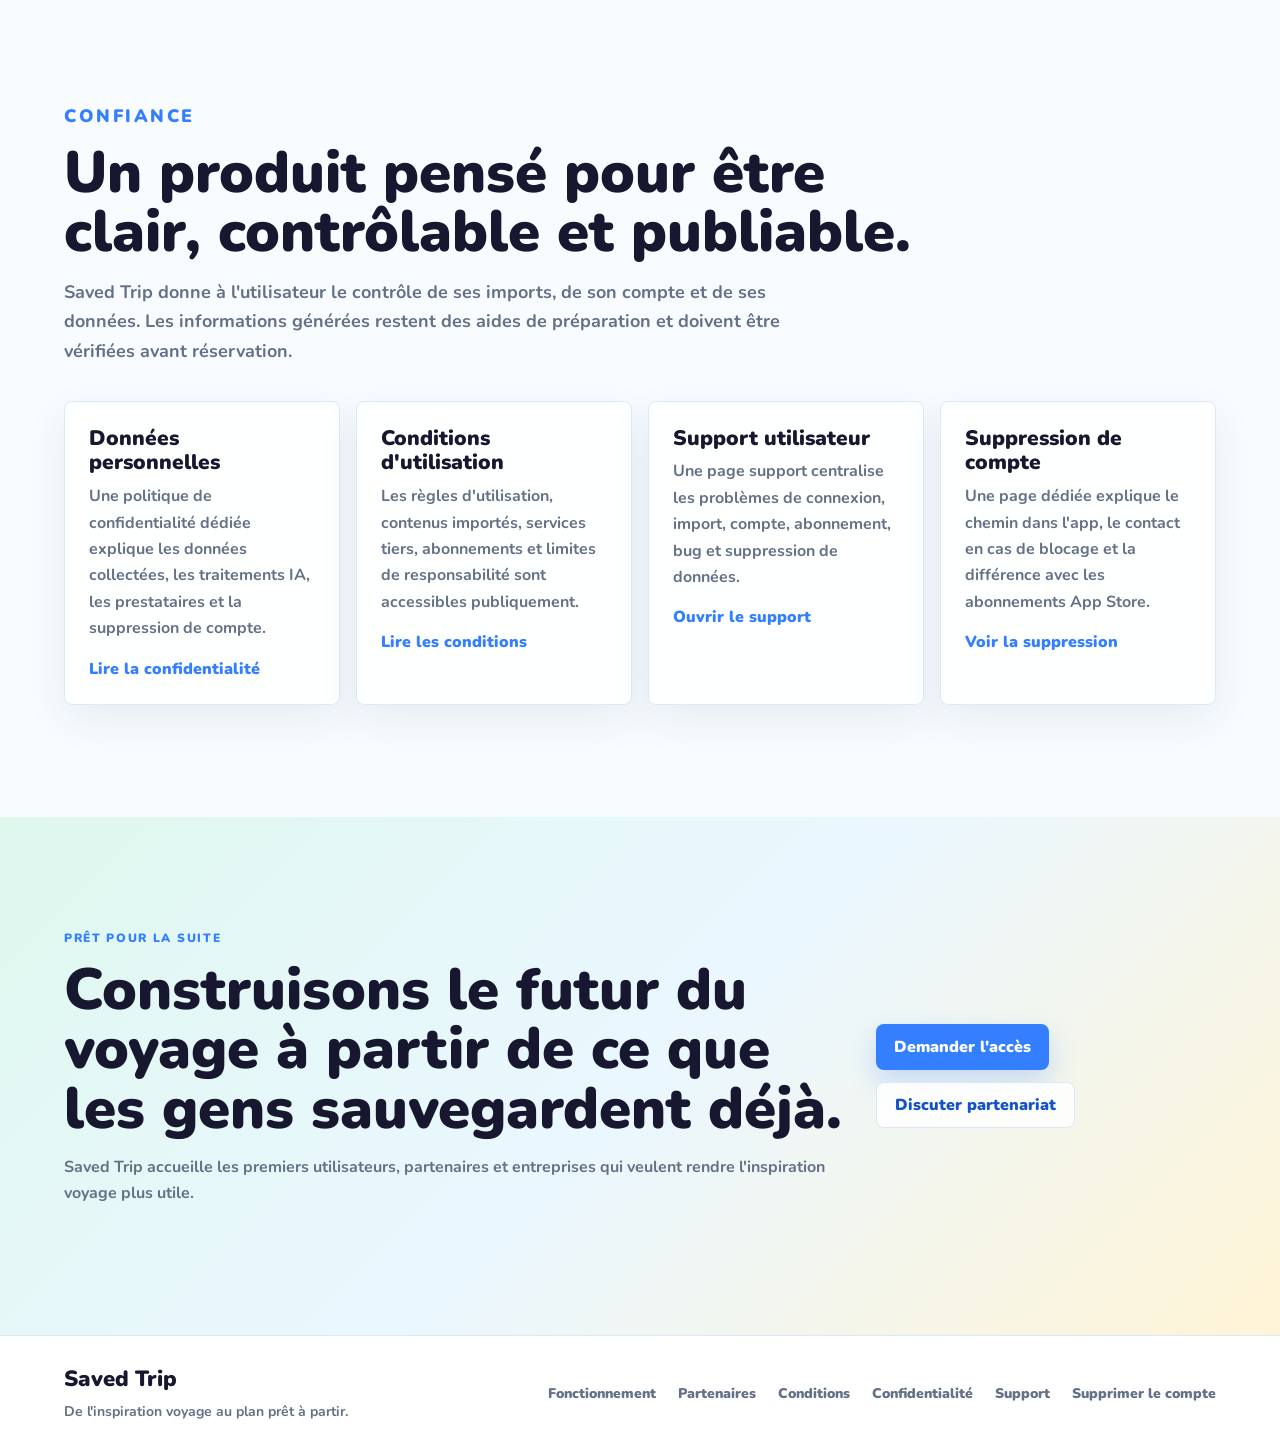
==== commit d3dc9eb1: "Redesign Saved Trip public website" ====
--- a/index.html
+++ b/index.html
@@ -3,18 +3,19 @@
   <head>
     <meta charset="utf-8">
     <meta name="viewport" content="width=device-width, initial-scale=1">
-    <title>Saved Trip - Organisez vos voyages depuis vos contenus sauvegardés</title>
+    <title>Saved Trip - De l'inspiration voyage au plan prêt à partir</title>
     <meta
       name="description"
-      content="Saved Trip transforme vos reels, pins, screenshots et notes en lieux sauvegardés puis en itinéraires clairs, prêts à partir."
+      content="Saved Trip transforme vos vidéos, liens et idées sauvegardées en lieux organisés, itinéraires, cartes et budgets. Une app pour voyageurs, créateurs et partenaires travel."
     >
-    <meta property="og:title" content="Saved Trip - Vos voyages, enfin organisés">
+    <link rel="canonical" href="https://www.savedtrip.com/">
+    <meta property="og:title" content="Saved Trip - Transformez vos inspirations en voyages">
     <meta
       property="og:description"
-      content="Importez vos inspirations de voyage, retrouvez vos lieux et créez un itinéraire en quelques secondes."
+      content="Importez vos inspirations voyage, retrouvez les lieux importants et préparez un itinéraire clair avec Saved Trip."
     >
-    <meta property="og:image" content="/assets/import_link_background.png">
-    <meta name="theme-color" content="#EEF8FE">
+    <meta property="og:image" content="https://www.savedtrip.com/assets/import_link_background.png">
+    <meta name="theme-color" content="#edf8ff">
     <link rel="icon" href="/assets/pingui_welcome.png">
     <link rel="preconnect" href="https://fonts.googleapis.com">
     <link rel="preconnect" href="https://fonts.gstatic.com" crossorigin>
@@ -26,131 +27,265 @@
   </head>
   <body>
     <header class="site-header" aria-label="Navigation principale">
-      <a class="brand" href="#top" aria-label="Saved Trip accueil">
+      <a class="brand" href="/" aria-label="Saved Trip accueil">
         <img src="/assets/pingui_welcome.png" alt="" class="brand-mark">
         <span>Saved Trip</span>
       </a>
       <nav class="nav-links" aria-label="Sections">
         <a href="#fonctionnement">Fonctionnement</a>
-        <a href="#app">App</a>
-        <a href="/privacy">Confidentialite</a>
+        <a href="#voyageurs">Voyageurs</a>
+        <a href="#partenaires">Partenaires</a>
+        <a href="#confiance">Confiance</a>
         <a href="/support">Support</a>
       </nav>
-      <a class="header-cta" href="mailto:support@savedtrip.com?subject=Acces%20Saved%20Trip">Demander l'accès</a>
+      <a class="header-cta" href="mailto:support@savedtrip.com?subject=Demo%20Saved%20Trip">Demander une démo</a>
     </header>
 
     <main id="top">
-      <section class="hero-section">
+      <section class="hero-section" aria-labelledby="hero-title">
         <img class="hero-bg" src="/assets/import_link_background.png" alt="">
         <div class="hero-content">
-          <p class="kicker">SAVED TRIP APP</p>
-          <h1>Vos voyages, enfin organisés.</h1>
-          <p class="hero-copy">
-            Importez un reel, un pin, une vidéo, une capture ou une note. Saved Trip retrouve les lieux, range vos envies et construit un itinéraire clair pour votre prochain départ.
+          <p class="kicker">APP VOYAGE • SOCIAL IMPORT • ITINÉRAIRES</p>
+          <h1 id="hero-title">Saved Trip</h1>
+          <p class="hero-lead">
+            L'app qui transforme les vidéos, liens et idées voyage sauvegardées en lieux organisés, itinéraires, cartes et budgets prêts à utiliser.
           </p>
           <div class="hero-actions" aria-label="Actions principales">
-            <a class="primary-action" href="mailto:support@savedtrip.com?subject=Acces%20Saved%20Trip">Demander l'accès</a>
-            <a class="secondary-action" href="#fonctionnement">Voir comment ça marche</a>
-          </div>
-        </div>
-        <div class="phone-showcase" aria-label="Aperçu de l'application Saved Trip">
+            <a class="primary-action" href="mailto:support@savedtrip.com?subject=Acces%20Saved%20Trip">Rejoindre l'accès</a>
+            <a class="secondary-action" href="#partenaires">Devenir partenaire</a>
+          </div>
+          <dl class="hero-proof" aria-label="Points forts Saved Trip">
+            <div>
+              <dt>Import</dt>
+              <dd>Reels, vidéos, liens, notes</dd>
+            </div>
+            <div>
+              <dt>Plan</dt>
+              <dd>Itinéraire, carte, budget</dd>
+            </div>
+            <div>
+              <dt>Travel</dt>
+              <dd>Pour users et partenaires</dd>
+            </div>
+          </dl>
+        </div>
+
+        <div class="product-stage" aria-label="Aperçu produit Saved Trip">
           <div class="phone-frame">
-            <div class="phone-status"></div>
+            <div class="phone-notch"></div>
             <div class="app-screen">
-              <div class="app-greeting">
-                <span>Hello, Explorer!</span>
-                <small>Ready for your next adventure?</small>
+              <div class="screen-top">
+                <span>Travel Library</span>
+                <small>23 places saved</small>
               </div>
-              <div class="stat-grid">
-                <div><strong>24</strong><span>Saved</span></div>
-                <div><strong>03</strong><span>Planned</span></div>
-                <div><strong>08</strong><span>Countries</span></div>
+              <div class="screen-search">Search destinations...</div>
+              <div class="saved-grid">
+                <article>
+                  <img src="/assets/travel_library_background.png" alt="">
+                  <span>Tokyo saved</span>
+                </article>
+                <article>
+                  <img src="/assets/import_link_background.png" alt="">
+                  <span>New York plan</span>
+                </article>
               </div>
-              <div class="post-card">
-                <img src="/assets/travel_library_background.png" alt="">
-                <div>
-                  <strong>Santorini Sunset</strong>
-                  <span>Saved from Instagram</span>
-                </div>
+              <div class="trip-card">
+                <strong>4 days in Manhattan</strong>
+                <span>20 stops • route map • budget</span>
               </div>
-              <div class="mascot-bubble">
-                <img src="/assets/pingui_welcome.png" alt="">
-                <span>I found 12 places for your trip.</span>
-              </div>
-            </div>
-          </div>
-        </div>
-      </section>
-
-      <section id="fonctionnement" class="section workflow-section">
+            </div>
+          </div>
+          <div class="mascot-note">
+            <img src="/assets/pingui_welcome.png" alt="">
+            <span>J'ai retrouvé les lieux utiles et préparé une route claire.</span>
+          </div>
+        </div>
+      </section>
+
+      <section class="section problem-section" aria-labelledby="problem-title">
         <div class="section-heading">
-          <p class="kicker">DE L’INSPIRATION AU PLAN</p>
-          <h2>Gardez ce que vous aimez, Saved Trip s’occupe du rangement.</h2>
+          <p class="kicker">LE PROBLÈME</p>
+          <h2 id="problem-title">L'inspiration voyage est partout. Le voyage, lui, doit être clair.</h2>
+          <p>
+            Les idées arrivent depuis TikTok, Instagram, YouTube, Pinterest, Google Maps, des notes, des screenshots et des messages. Saved Trip devient l'endroit où tout cela se transforme en plan exploitable.
+          </p>
+        </div>
+        <div class="audience-grid">
+          <article>
+            <span class="card-label">Voyageurs</span>
+            <h3>Retrouver ses idées sans fouiller partout.</h3>
+            <p>Une bibliothèque visuelle pour garder les spots, restaurants, activités et inspirations avant de construire un vrai séjour.</p>
+          </article>
+          <article>
+            <span class="card-label">Créateurs</span>
+            <h3>Transformer du contenu en parcours actionnable.</h3>
+            <p>Les recommandations vues en vidéo deviennent des lieux, des journées et des routes que l'audience peut vraiment utiliser.</p>
+          </article>
+          <article>
+            <span class="card-label">Partenaires</span>
+            <h3>Convertir l'intérêt voyage en intention concrète.</h3>
+            <p>Destinations, hôtels, restaurants et expériences peuvent rejoindre un parcours où l'utilisateur prépare déjà son prochain départ.</p>
+          </article>
+        </div>
+      </section>
+
+      <section id="fonctionnement" class="section workflow-section" aria-labelledby="workflow-title">
+        <div class="section-heading">
+          <p class="kicker">COMMENT ÇA MARCHE</p>
+          <h2 id="workflow-title">Du lien sauvegardé à l'itinéraire jour par jour.</h2>
         </div>
         <div class="workflow-grid">
           <article class="workflow-card">
             <img src="/assets/pingui_link_www.png" alt="">
-            <h3>Importez vos liens</h3>
-            <p>Reels, TikToks, Shorts, Pins ou pages web: vos idées de voyage arrivent dans une seule bibliothèque.</p>
+            <span class="step">01</span>
+            <h3>Importez</h3>
+            <p>Collez un lien social, une page web, une note ou une capture. Saved Trip centralise l'inspiration au même endroit.</p>
           </article>
           <article class="workflow-card">
             <img src="/assets/pingui_screenshot_phone_pop.png" alt="">
-            <h3>Capturez vos trouvailles</h3>
-            <p>Ajoutez une capture ou une note, puis Saved Trip extrait les lieux utiles et les informations importantes.</p>
+            <span class="step">02</span>
+            <h3>Identifiez</h3>
+            <p>L'app détecte les lieux, villes, catégories, sources et signaux utiles pour préparer le voyage.</p>
           </article>
           <article class="workflow-card">
             <img src="/assets/pingui_notes_exact.png" alt="">
-            <h3>Planifiez le séjour</h3>
-            <p>Transformez vos adresses sauvegardées en itinéraire jour par jour, avec une vue simple à suivre.</p>
-          </article>
-        </div>
-      </section>
-
-      <section id="app" class="section app-section">
-        <div class="library-preview">
-          <img src="/assets/travel_library_background.png" alt="Bibliothèque de voyages Saved Trip">
-          <div class="library-overlay">
-            <span class="pill">Library</span>
-            <h2>Une bibliothèque visuelle pour toutes vos envies.</h2>
-          </div>
-        </div>
-        <div class="feature-list">
-          <div>
-            <span class="feature-icon">01</span>
-            <h3>Centralisez</h3>
-            <p>Toutes vos inspirations voyage sont regroupées, au lieu de rester perdues entre plusieurs apps.</p>
-          </div>
-          <div>
-            <span class="feature-icon">02</span>
-            <h3>Comprenez</h3>
-            <p>Saved Trip lit vos contenus et retrouve les lieux, les villes, les plateformes et les contextes utiles.</p>
-          </div>
-          <div>
-            <span class="feature-icon">03</span>
-            <h3>Partez</h3>
-            <p>Vos lieux deviennent un plan exploitable, pensé pour passer de l’envie au voyage réel.</p>
-          </div>
-        </div>
-      </section>
-
-      <section id="attente" class="section waitlist-section">
+            <span class="step">03</span>
+            <h3>Organisez</h3>
+            <p>Les adresses rejoignent une bibliothèque claire avec favoris, catégories, sources et contexte.</p>
+          </article>
+          <article class="workflow-card">
+            <img src="/assets/home_background_design.png" alt="">
+            <span class="step">04</span>
+            <h3>Planifiez</h3>
+            <p>Créez un itinéraire avec journées, carte, budget indicatif, temps de trajet et actions de réservation.</p>
+          </article>
+        </div>
+      </section>
+
+      <section id="voyageurs" class="section product-section" aria-labelledby="product-title">
+        <div class="media-panel">
+          <img src="/assets/travel_library_background.png" alt="Aperçu de la bibliothèque Saved Trip">
+          <div class="media-caption">
+            <span>Saved Library</span>
+            <strong>Une seule maison pour toutes vos idées voyage.</strong>
+          </div>
+        </div>
+        <div class="product-copy">
+          <p class="kicker">POUR LES VOYAGEURS</p>
+          <h2 id="product-title">Préparez un city trip, un road trip ou un week-end sans repartir de zéro.</h2>
+          <div class="feature-stack">
+            <article>
+              <span>Map</span>
+              <h3>Visualisez les lieux sur une carte.</h3>
+              <p>Comprenez où se trouvent vos envies et regroupez les étapes qui ont du sens ensemble.</p>
+            </article>
+            <article>
+              <span>Budget</span>
+              <h3>Gardez une estimation simple.</h3>
+              <p>Hébergement, food, transport et activités restent lisibles avant même de réserver.</p>
+            </article>
+            <article>
+              <span>Itinerary</span>
+              <h3>Passez de la liste au plan.</h3>
+              <p>Organisez les lieux par journée, ajustez les stops et gardez le voyage facile à suivre.</p>
+            </article>
+          </div>
+        </div>
+      </section>
+
+      <section id="partenaires" class="section partner-section" aria-labelledby="partner-title">
+        <div class="partner-copy">
+          <p class="kicker">POUR LES ENTREPRISES</p>
+          <h2 id="partner-title">Un canal pour rencontrer les voyageurs au moment où ils construisent leur séjour.</h2>
+          <p>
+            Saved Trip aide les acteurs du voyage à passer d'une visibilité passive à une présence utile dans la préparation: destinations, expériences, restaurants, hôtels, conciergeries, agences, marques et créateurs.
+          </p>
+          <div class="hero-actions">
+            <a class="primary-action" href="mailto:support@savedtrip.com?subject=Partenariat%20Saved%20Trip">Proposer un partenariat</a>
+            <a class="secondary-action" href="/support">Contacter l'équipe</a>
+          </div>
+        </div>
+        <div class="business-grid">
+          <article>
+            <span>Destinations</span>
+            <h3>Créer des parcours plus actionnables.</h3>
+            <p>Reliez l'inspiration à des stops, quartiers, activités et séjours que les voyageurs peuvent sauvegarder.</p>
+          </article>
+          <article>
+            <span>Hospitality</span>
+            <h3>Apparaître dans un contexte de planification.</h3>
+            <p>Hôtels, restaurants et expériences peuvent être découverts quand l'utilisateur prépare sa route.</p>
+          </article>
+          <article>
+            <span>Créateurs</span>
+            <h3>Donner une suite utile aux contenus.</h3>
+            <p>Les recommandations ne restent plus seulement des vidéos: elles deviennent des lieux à visiter.</p>
+          </article>
+          <article>
+            <span>Booking</span>
+            <h3>Préparer la conversion avec clarté.</h3>
+            <p>Les actions de réservation restent contextualisées dans le voyage, pas perdues hors du parcours utilisateur.</p>
+          </article>
+        </div>
+      </section>
+
+      <section id="confiance" class="section trust-section" aria-labelledby="trust-title">
+        <div class="section-heading">
+          <p class="kicker">CONFIANCE</p>
+          <h2 id="trust-title">Un produit pensé pour être clair, contrôlable et publiable.</h2>
+          <p>
+            Saved Trip donne à l'utilisateur le contrôle de ses imports, de son compte et de ses données. Les informations générées restent des aides de préparation et doivent être vérifiées avant réservation.
+          </p>
+        </div>
+        <div class="trust-grid">
+          <article>
+            <h3>Données personnelles</h3>
+            <p>Une politique de confidentialité dédiée explique les données collectées, les traitements IA, les prestataires et la suppression de compte.</p>
+            <a href="/privacy">Lire la confidentialité</a>
+          </article>
+          <article>
+            <h3>Conditions d'utilisation</h3>
+            <p>Les règles d'utilisation, contenus importés, services tiers, abonnements et limites de responsabilité sont accessibles publiquement.</p>
+            <a href="/terms">Lire les conditions</a>
+          </article>
+          <article>
+            <h3>Support utilisateur</h3>
+            <p>Une page support centralise les problèmes de connexion, import, compte, abonnement, bug et suppression de données.</p>
+            <a href="/support">Ouvrir le support</a>
+          </article>
+          <article>
+            <h3>Suppression de compte</h3>
+            <p>Une page dédiée explique le chemin dans l'app, le contact en cas de blocage et la différence avec les abonnements App Store.</p>
+            <a href="/delete-account">Voir la suppression</a>
+          </article>
+        </div>
+      </section>
+
+      <section class="section final-cta" aria-labelledby="final-title">
         <div>
-          <p class="kicker">BIENTÔT DISPONIBLE</p>
-          <h2>Préparez votre prochain voyage avec Saved Trip.</h2>
-          <p>
-            Saved Trip prepare ses pages publiques pour l'App Store, Meta Review et le support utilisateur.
-          </p>
-        </div>
-        <a class="primary-action" href="mailto:support@savedtrip.com?subject=Acces%20Saved%20Trip">Nous contacter</a>
+          <p class="kicker">PRÊT POUR LA SUITE</p>
+          <h2 id="final-title">Construisons le futur du voyage à partir de ce que les gens sauvegardent déjà.</h2>
+          <p>Saved Trip accueille les premiers utilisateurs, partenaires et entreprises qui veulent rendre l'inspiration voyage plus utile.</p>
+        </div>
+        <div class="final-actions">
+          <a class="primary-action" href="mailto:support@savedtrip.com?subject=Acces%20Saved%20Trip">Demander l'accès</a>
+          <a class="secondary-action" href="mailto:support@savedtrip.com?subject=Partenariat%20Saved%20Trip">Discuter partenariat</a>
+        </div>
       </section>
     </main>
 
     <footer class="site-footer">
-      <span>Saved Trip</span>
-      <nav class="footer-links" aria-label="Pages legales">
+      <div>
+        <a class="footer-brand" href="/">Saved Trip</a>
+        <p>De l'inspiration voyage au plan prêt à partir.</p>
+      </div>
+      <nav class="footer-links" aria-label="Pages publiques">
+        <a href="#fonctionnement">Fonctionnement</a>
+        <a href="#partenaires">Partenaires</a>
         <a href="/terms">Conditions</a>
-        <a href="/privacy">Confidentialite</a>
+        <a href="/privacy">Confidentialité</a>
         <a href="/support">Support</a>
+        <a href="/delete-account">Supprimer le compte</a>
       </nav>
     </footer>
   </body>
--- a/styles.css
+++ b/styles.css
@@ -1,17 +1,17 @@
 :root {
-  --primary: #4a90ff;
-  --primary-light: #7bb8ff;
-  --dark: #1a1a2e;
-  --background: #eef8fe;
+  --ink: #17172f;
+  --muted: #647186;
+  --line: #d9e9f7;
+  --blue: #347fff;
+  --blue-dark: #1254c8;
+  --sky: #eaf7ff;
+  --mint: #dff8ee;
+  --amber: #ffe5ac;
+  --coral: #ff6b4a;
+  --green: #1fbf75;
   --white: #ffffff;
-  --gray: #6b7280;
-  --gray-border: #cbd5e0;
-  --input-bg: #f8fbff;
-  --green: #27ae60;
-  --amber: #f59e0b;
-  --teal: #14b8a6;
-  --violet: #a855f7;
-  --shadow: 0 18px 48px rgba(26, 26, 46, 0.12);
+  --soft: #f8fcff;
+  --shadow: 0 22px 70px rgba(24, 52, 96, 0.14);
   color-scheme: light;
   font-family: "Nunito", system-ui, -apple-system, BlinkMacSystemFont, "Segoe UI", sans-serif;
 }
@@ -26,8 +26,8 @@
 
 body {
   margin: 0;
-  background: var(--background);
-  color: var(--dark);
+  color: var(--ink);
+  background: linear-gradient(180deg, #edf8ff 0%, #fff8e6 45%, #f8fcff 100%);
 }
 
 img {
@@ -40,21 +40,37 @@
   text-decoration: none;
 }
 
+h1,
+h2,
+h3,
+p,
+dl,
+dd {
+  margin-top: 0;
+}
+
+p {
+  color: var(--muted);
+  font-weight: 700;
+  line-height: 1.65;
+}
+
 .site-header {
   position: sticky;
   top: 0;
-  z-index: 20;
+  z-index: 30;
   display: flex;
   align-items: center;
   justify-content: space-between;
-  gap: 24px;
+  gap: 22px;
   padding: 14px clamp(18px, 4vw, 56px);
-  background: rgba(238, 248, 254, 0.86);
-  border-bottom: 1px solid rgba(203, 213, 224, 0.5);
+  border-bottom: 1px solid rgba(217, 233, 247, 0.78);
+  background: rgba(248, 252, 255, 0.88);
   backdrop-filter: blur(18px);
 }
 
-.brand {
+.brand,
+.footer-brand {
   display: inline-flex;
   align-items: center;
   gap: 10px;
@@ -65,35 +81,35 @@
 .brand-mark {
   width: 42px;
   height: 42px;
+  border-radius: 50%;
+  background: var(--sky);
   object-fit: contain;
-  border-radius: 50%;
-  background: rgba(74, 144, 255, 0.12);
 }
 
 .nav-links,
 .footer-links {
   display: flex;
   align-items: center;
-  gap: 24px;
-  color: var(--gray);
+  gap: 22px;
+  color: var(--muted);
   font-size: 14px;
-  font-weight: 800;
+  font-weight: 900;
 }
 
 .nav-links a:hover,
 .footer-links a:hover {
-  color: var(--primary);
+  color: var(--blue);
 }
 
 .header-cta,
 .primary-action,
 .secondary-action {
   display: inline-flex;
-  min-height: 48px;
+  min-height: 46px;
   align-items: center;
   justify-content: center;
-  border-radius: 22px;
-  padding: 0 20px;
+  border-radius: 8px;
+  padding: 0 18px;
   font-weight: 900;
   white-space: nowrap;
 }
@@ -101,25 +117,29 @@
 .header-cta,
 .primary-action {
   color: var(--white);
-  background: linear-gradient(135deg, var(--primary), var(--primary-light));
-  box-shadow: 0 12px 24px rgba(74, 144, 255, 0.24);
+  background: var(--blue);
+  box-shadow: 0 12px 28px rgba(52, 127, 255, 0.24);
+}
+
+.header-cta:hover,
+.primary-action:hover {
+  background: var(--blue-dark);
 }
 
 .secondary-action {
-  color: var(--primary);
-  background: rgba(255, 255, 255, 0.78);
-  border: 1px solid rgba(184, 217, 245, 0.86);
+  color: var(--blue-dark);
+  background: rgba(255, 255, 255, 0.86);
+  border: 1px solid var(--line);
 }
 
 .hero-section {
   position: relative;
-  min-height: calc(100vh - 72px);
   display: grid;
   grid-template-columns: minmax(0, 1.02fr) minmax(320px, 0.78fr);
-  align-items: center;
-  gap: clamp(28px, 5vw, 72px);
+  gap: clamp(32px, 5vw, 74px);
+  align-items: center;
   overflow: hidden;
-  padding: clamp(54px, 7vw, 86px) clamp(20px, 5vw, 76px) clamp(34px, 6vw, 64px);
+  padding: clamp(58px, 8vw, 92px) clamp(20px, 5vw, 76px) clamp(54px, 7vw, 82px);
 }
 
 .hero-bg {
@@ -128,375 +148,513 @@
   width: 100%;
   height: 100%;
   object-fit: cover;
-  opacity: 0.64;
+  opacity: 0.48;
 }
 
 .hero-section::after {
   content: "";
   position: absolute;
   inset: 0;
-  background: linear-gradient(90deg, rgba(238, 248, 254, 0.98), rgba(238, 248, 254, 0.68) 56%, rgba(238, 248, 254, 0.9));
+  background: linear-gradient(90deg, rgba(237, 248, 255, 0.98), rgba(237, 248, 255, 0.74) 58%, rgba(255, 248, 230, 0.9));
 }
 
 .hero-content,
-.phone-showcase {
+.product-stage {
   position: relative;
   z-index: 1;
 }
 
 .kicker {
   margin: 0 0 12px;
-  color: var(--primary);
+  color: var(--blue);
   font-size: 12px;
   font-weight: 900;
-  letter-spacing: 1.2px;
-}
-
-h1,
-h2,
-h3,
-p {
-  margin-top: 0;
+  letter-spacing: 0.14em;
+  text-transform: uppercase;
 }
 
 h1 {
-  max-width: 760px;
   margin-bottom: 18px;
-  font-size: clamp(46px, 7vw, 86px);
-  line-height: 0.96;
+  font-size: clamp(66px, 11vw, 142px);
+  line-height: 0.86;
   font-weight: 900;
   letter-spacing: 0;
 }
 
-.hero-copy {
-  max-width: 640px;
-  margin-bottom: 28px;
-  color: var(--gray);
-  font-size: clamp(17px, 2vw, 21px);
-  line-height: 1.55;
-  font-weight: 700;
-}
-
-.hero-actions {
+h2 {
+  margin-bottom: 16px;
+  font-size: clamp(32px, 5vw, 58px);
+  line-height: 1.02;
+  font-weight: 900;
+  letter-spacing: 0;
+}
+
+h3 {
+  margin-bottom: 8px;
+  font-size: 21px;
+  line-height: 1.18;
+  font-weight: 900;
+}
+
+.hero-lead {
+  max-width: 720px;
+  margin-bottom: 26px;
+  color: #435068;
+  font-size: clamp(18px, 2.2vw, 24px);
+  line-height: 1.5;
+}
+
+.hero-actions,
+.final-actions {
   display: flex;
   flex-wrap: wrap;
   gap: 12px;
 }
 
-.phone-showcase {
+.hero-proof {
+  display: grid;
+  grid-template-columns: repeat(3, minmax(0, 1fr));
+  gap: 10px;
+  max-width: 720px;
+  margin: 30px 0 0;
+}
+
+.hero-proof div,
+.audience-grid article,
+.workflow-card,
+.feature-stack article,
+.business-grid article,
+.trust-grid article {
+  border: 1px solid rgba(217, 233, 247, 0.92);
+  border-radius: 8px;
+  background: rgba(255, 255, 255, 0.86);
+  box-shadow: 0 14px 40px rgba(24, 52, 96, 0.08);
+}
+
+.hero-proof div {
+  padding: 14px;
+}
+
+.hero-proof dt {
+  color: var(--ink);
+  font-size: 19px;
+  font-weight: 900;
+}
+
+.hero-proof dd {
+  margin-bottom: 0;
+  color: var(--muted);
+  font-size: 13px;
+  font-weight: 800;
+}
+
+.product-stage {
   display: flex;
   justify-content: center;
 }
 
 .phone-frame {
-  width: min(365px, 88vw);
-  min-height: 680px;
+  position: relative;
+  width: min(370px, 88vw);
+  min-height: 668px;
+  border: 14px solid #141528;
   border-radius: 42px;
-  padding: 18px;
-  background: var(--dark);
+  background: #141528;
   box-shadow: var(--shadow);
 }
 
-.phone-status {
-  width: 96px;
-  height: 22px;
-  margin: 2px auto 14px;
+.phone-notch {
+  position: absolute;
+  top: 12px;
+  left: 50%;
+  width: 116px;
+  height: 34px;
+  transform: translateX(-50%);
   border-radius: 999px;
-  background: #050511;
+  background: #05060c;
+  z-index: 2;
 }
 
 .app-screen {
-  min-height: 606px;
-  border-radius: 30px;
-  padding: 24px 18px;
-  background: var(--background);
-  background-image: url("/assets/home_background_design.png");
-  background-size: cover;
+  min-height: 640px;
   overflow: hidden;
-}
-
-.app-greeting span {
+  border-radius: 28px;
+  padding: 76px 18px 18px;
+  background: var(--sky) url("/assets/home_background_design.png") center / cover;
+}
+
+.screen-top span,
+.screen-top small {
   display: block;
-  font-size: 28px;
-  font-weight: 900;
-}
-
-.app-greeting small {
-  color: var(--gray);
+}
+
+.screen-top span {
+  font-size: 32px;
+  font-weight: 900;
+}
+
+.screen-top small {
+  color: var(--muted);
+  font-size: 15px;
+  font-weight: 800;
+}
+
+.screen-search {
+  margin: 22px 0;
+  border-radius: 8px;
+  padding: 16px;
+  color: #9aa7bc;
+  background: rgba(255, 255, 255, 0.92);
+  font-weight: 900;
+}
+
+.saved-grid {
+  display: grid;
+  grid-template-columns: repeat(2, minmax(0, 1fr));
+  gap: 12px;
+}
+
+.saved-grid article {
+  position: relative;
+  min-height: 196px;
+  overflow: hidden;
+  border-radius: 8px;
+  background: #dceefe;
+}
+
+.saved-grid img {
+  width: 100%;
+  height: 196px;
+  object-fit: cover;
+}
+
+.saved-grid span {
+  position: absolute;
+  left: 10px;
+  right: 10px;
+  bottom: 10px;
+  color: var(--white);
+  font-weight: 900;
+  text-shadow: 0 4px 18px rgba(0, 0, 0, 0.4);
+}
+
+.trip-card {
+  margin-top: 14px;
+  border-radius: 8px;
+  padding: 16px;
+  background: var(--white);
+  box-shadow: 0 14px 32px rgba(24, 52, 96, 0.12);
+}
+
+.trip-card strong,
+.trip-card span {
+  display: block;
+}
+
+.trip-card span {
+  color: var(--muted);
   font-size: 14px;
   font-weight: 800;
 }
 
-.stat-grid {
+.mascot-note {
+  position: absolute;
+  right: 0;
+  bottom: 38px;
+  display: flex;
+  align-items: center;
+  gap: 10px;
+  max-width: 286px;
+  border: 1px solid rgba(217, 233, 247, 0.94);
+  border-radius: 8px;
+  padding: 12px;
+  background: rgba(255, 255, 255, 0.92);
+  box-shadow: var(--shadow);
+  font-size: 14px;
+  font-weight: 900;
+}
+
+.mascot-note img {
+  width: 58px;
+  height: 58px;
+  object-fit: contain;
+}
+
+.section {
+  padding: clamp(64px, 9vw, 112px) clamp(20px, 5vw, 76px);
+}
+
+.section-heading {
+  max-width: 880px;
+  margin-bottom: 34px;
+}
+
+.section-heading p {
+  max-width: 760px;
+  font-size: 18px;
+}
+
+.problem-section {
+  background: var(--soft);
+}
+
+.audience-grid,
+.workflow-grid,
+.business-grid,
+.trust-grid {
   display: grid;
-  grid-template-columns: repeat(3, 1fr);
-  gap: 8px;
-  margin: 24px 0;
-}
-
-.stat-grid div,
-.post-card,
-.mascot-bubble,
-.workflow-card,
-.feature-list > div {
-  border: 1px solid rgba(255, 255, 255, 0.72);
-  background: rgba(255, 255, 255, 0.82);
-  box-shadow: 0 10px 28px rgba(26, 26, 46, 0.08);
-}
-
-.stat-grid div {
-  min-height: 74px;
-  border-radius: 16px;
-  padding: 10px;
-}
-
-.stat-grid strong {
-  display: block;
-  color: var(--primary);
-  font-size: 24px;
-  font-weight: 900;
-}
-
-.stat-grid span {
-  color: var(--gray);
+  gap: 16px;
+}
+
+.audience-grid {
+  grid-template-columns: repeat(3, minmax(0, 1fr));
+}
+
+.audience-grid article,
+.business-grid article,
+.trust-grid article {
+  padding: 24px;
+}
+
+.card-label,
+.step,
+.feature-stack span,
+.business-grid span {
+  display: inline-flex;
+  align-items: center;
+  justify-content: center;
+  min-height: 30px;
+  margin-bottom: 16px;
+  border-radius: 8px;
+  padding: 0 10px;
+  color: var(--blue-dark);
+  background: #e8f2ff;
   font-size: 12px;
-  font-weight: 800;
-}
-
-.post-card {
+  font-weight: 900;
+  letter-spacing: 0.08em;
+  text-transform: uppercase;
+}
+
+.audience-grid article:nth-child(2) .card-label,
+.business-grid article:nth-child(3) span {
+  color: #08764a;
+  background: var(--mint);
+}
+
+.audience-grid article:nth-child(3) .card-label,
+.business-grid article:nth-child(4) span {
+  color: #925f00;
+  background: var(--amber);
+}
+
+.workflow-section {
+  background: linear-gradient(135deg, #eaf7ff, #fff8e6);
+}
+
+.workflow-grid {
+  grid-template-columns: repeat(4, minmax(0, 1fr));
+}
+
+.workflow-card {
+  padding: 22px;
+}
+
+.workflow-card img {
+  width: 122px;
+  height: 122px;
+  margin-bottom: 10px;
+  object-fit: contain;
+}
+
+.step {
+  color: var(--white);
+  background: var(--ink);
+}
+
+.product-section {
+  display: grid;
+  grid-template-columns: minmax(0, 1.05fr) minmax(320px, 0.95fr);
+  gap: clamp(28px, 5vw, 62px);
+  align-items: center;
+  background: var(--white);
+}
+
+.media-panel {
+  position: relative;
+  min-height: 590px;
   overflow: hidden;
-  border-radius: 20px;
-}
-
-.post-card img {
-  width: 100%;
-  height: 210px;
-  object-fit: cover;
-}
-
-.post-card div {
-  padding: 14px;
-}
-
-.post-card strong,
-.post-card span {
-  display: block;
-}
-
-.post-card span,
-.mascot-bubble span {
-  color: var(--gray);
-  font-size: 13px;
-  font-weight: 800;
-}
-
-.mascot-bubble {
-  display: flex;
-  align-items: center;
-  gap: 10px;
-  margin-top: 14px;
-  border-radius: 18px;
-  padding: 12px;
-}
-
-.mascot-bubble img {
-  width: 54px;
-  height: 54px;
-  object-fit: contain;
-}
-
-.section {
-  padding: clamp(64px, 9vw, 110px) clamp(20px, 5vw, 76px);
-}
-
-.section-heading {
-  max-width: 760px;
-  margin-bottom: 30px;
-}
-
-h2 {
-  margin-bottom: 16px;
-  font-size: clamp(32px, 4.5vw, 56px);
-  line-height: 1.04;
-  font-weight: 900;
-}
-
-h3 {
-  margin-bottom: 8px;
-  font-size: 21px;
-  line-height: 1.15;
-  font-weight: 900;
-}
-
-p {
-  color: var(--gray);
-  line-height: 1.6;
-  font-weight: 700;
-}
-
-.workflow-grid {
-  display: grid;
-  grid-template-columns: repeat(3, minmax(0, 1fr));
-  gap: 16px;
-}
-
-.workflow-card {
-  border-radius: 20px;
-  padding: 24px;
-}
-
-.workflow-card img {
-  width: 138px;
-  height: 138px;
-  margin-bottom: 12px;
-  object-fit: contain;
-}
-
-.app-section {
-  display: grid;
-  grid-template-columns: minmax(0, 1.1fr) minmax(320px, 0.9fr);
-  gap: clamp(24px, 5vw, 58px);
-  align-items: center;
-  background: var(--white);
-}
-
-.library-preview {
-  position: relative;
-  min-height: 560px;
-  overflow: hidden;
-  border-radius: 24px;
+  border-radius: 8px;
   box-shadow: var(--shadow);
 }
 
-.library-preview img {
+.media-panel img {
   width: 100%;
   height: 100%;
-  min-height: 560px;
+  min-height: 590px;
   object-fit: cover;
 }
 
-.library-overlay {
+.media-panel::after {
+  content: "";
   position: absolute;
-  inset: auto 24px 24px 24px;
+  inset: 0;
+  background: linear-gradient(180deg, rgba(23, 23, 47, 0.04), rgba(23, 23, 47, 0.72));
+}
+
+.media-caption {
+  position: absolute;
+  left: 24px;
+  right: 24px;
+  bottom: 24px;
+  z-index: 1;
   color: var(--white);
 }
 
-.library-overlay h2 {
-  max-width: 620px;
-  margin: 12px 0 0;
-  text-shadow: 0 12px 32px rgba(26, 26, 46, 0.42);
-}
-
-.pill {
-  display: inline-flex;
-  align-items: center;
-  min-height: 32px;
-  border-radius: 999px;
-  padding: 0 12px;
-  background: rgba(255, 255, 255, 0.22);
-  backdrop-filter: blur(10px);
+.media-caption span,
+.media-caption strong {
+  display: block;
+}
+
+.media-caption span {
+  margin-bottom: 8px;
   font-size: 12px;
   font-weight: 900;
-  letter-spacing: 1px;
+  letter-spacing: 0.14em;
   text-transform: uppercase;
 }
 
-.feature-list {
+.media-caption strong {
+  max-width: 560px;
+  font-size: clamp(28px, 4vw, 44px);
+  line-height: 1.05;
+}
+
+.feature-stack {
   display: grid;
   gap: 14px;
-}
-
-.feature-list > div {
-  border-radius: 18px;
-  padding: 22px;
-}
-
-.feature-icon {
-  display: inline-flex;
-  align-items: center;
-  justify-content: center;
-  width: 42px;
-  height: 42px;
-  margin-bottom: 14px;
-  border-radius: 14px;
+  margin-top: 22px;
+}
+
+.feature-stack article {
+  padding: 20px;
+}
+
+.feature-stack span {
   color: var(--white);
-  background: var(--dark);
-  font-size: 13px;
-  font-weight: 900;
-}
-
-.feature-list > div:nth-child(2) .feature-icon {
-  background: var(--teal);
-}
-
-.feature-list > div:nth-child(3) .feature-icon {
-  background: var(--amber);
-}
-
-.waitlist-section {
+  background: var(--blue);
+}
+
+.feature-stack article:nth-child(2) span {
+  background: var(--green);
+}
+
+.feature-stack article:nth-child(3) span {
+  background: var(--coral);
+}
+
+.partner-section {
+  display: grid;
+  grid-template-columns: minmax(0, 0.82fr) minmax(0, 1.18fr);
+  gap: clamp(30px, 5vw, 66px);
+  align-items: start;
+  background: #15213a;
+  color: var(--white);
+}
+
+.partner-section p {
+  color: #c5d1e1;
+}
+
+.partner-copy {
+  position: sticky;
+  top: 104px;
+}
+
+.business-grid {
+  grid-template-columns: repeat(2, minmax(0, 1fr));
+}
+
+.business-grid article {
+  border-color: rgba(255, 255, 255, 0.14);
+  background: rgba(255, 255, 255, 0.08);
+  box-shadow: none;
+}
+
+.business-grid p {
+  color: #c5d1e1;
+}
+
+.trust-section {
+  background: var(--soft);
+}
+
+.trust-grid {
+  grid-template-columns: repeat(4, minmax(0, 1fr));
+}
+
+.trust-grid a {
+  color: var(--blue);
+  font-weight: 900;
+}
+
+.final-cta {
   display: flex;
   align-items: center;
   justify-content: space-between;
-  gap: 28px;
-  background: linear-gradient(135deg, #e0f0fa, #f8fbff);
-}
-
-.waitlist-section > div {
-  max-width: 760px;
+  gap: 32px;
+  background: linear-gradient(135deg, #dff8ee, #eaf7ff 50%, #fff4d6);
+}
+
+.final-cta > div:first-child {
+  max-width: 780px;
 }
 
 .site-footer {
   display: flex;
   justify-content: space-between;
-  align-items: center;
-  gap: 16px;
-  padding: 24px clamp(20px, 5vw, 76px);
-  color: var(--gray);
+  gap: 28px;
+  padding: 28px clamp(20px, 5vw, 76px);
+  border-top: 1px solid var(--line);
   background: var(--white);
-  border-top: 1px solid rgba(203, 213, 224, 0.52);
+}
+
+.site-footer p {
+  margin: 6px 0 0;
   font-size: 14px;
-  font-weight: 800;
 }
 
 .footer-links {
   justify-content: flex-end;
   flex-wrap: wrap;
-  gap: 18px;
-}
-
-@media (max-width: 940px) {
-  .site-header {
-    gap: 12px;
-  }
-
+}
+
+@media (max-width: 1040px) {
   .nav-links {
     display: none;
   }
 
   .hero-section,
-  .app-section {
+  .product-section,
+  .partner-section {
     grid-template-columns: 1fr;
   }
 
-  .hero-section {
-    min-height: auto;
-  }
-
-  .phone-showcase {
+  .product-stage {
     justify-content: flex-start;
   }
 
-  .workflow-grid {
-    grid-template-columns: 1fr;
-  }
-
-  .waitlist-section {
-    align-items: flex-start;
-    flex-direction: column;
-  }
-}
-
-@media (max-width: 560px) {
+  .partner-copy {
+    position: static;
+  }
+
+  .audience-grid,
+  .workflow-grid,
+  .trust-grid {
+    grid-template-columns: 1fr 1fr;
+  }
+}
+
+@media (max-width: 700px) {
   .site-header {
     padding-inline: 14px;
   }
@@ -505,15 +663,9 @@
     font-size: 20px;
   }
 
-  .brand-mark {
-    width: 38px;
-    height: 38px;
-  }
-
   .header-cta {
     min-height: 42px;
-    padding-inline: 14px;
-    border-radius: 18px;
+    padding-inline: 12px;
     font-size: 13px;
   }
 
@@ -522,35 +674,48 @@
   }
 
   h1 {
-    font-size: 44px;
+    font-size: clamp(58px, 20vw, 86px);
+  }
+
+  h2 {
+    font-size: clamp(30px, 11vw, 42px);
+  }
+
+  .hero-proof,
+  .audience-grid,
+  .workflow-grid,
+  .business-grid,
+  .trust-grid {
+    grid-template-columns: 1fr;
   }
 
   .phone-frame {
     min-height: 610px;
     border-radius: 34px;
-    padding: 14px;
   }
 
   .app-screen {
-    min-height: 544px;
-    border-radius: 26px;
-    padding: 20px 14px;
-  }
-
-  .post-card img {
-    height: 166px;
-  }
-
-  .library-preview,
-  .library-preview img {
+    min-height: 582px;
+    border-radius: 24px;
+  }
+
+  .mascot-note {
+    position: static;
+    margin-top: 14px;
+  }
+
+  .saved-grid article,
+  .saved-grid img {
+    min-height: 168px;
+    height: 168px;
+  }
+
+  .media-panel,
+  .media-panel img {
     min-height: 430px;
-    border-radius: 18px;
-  }
-
-  .library-overlay {
-    inset: auto 18px 18px 18px;
-  }
-
+  }
+
+  .final-cta,
   .site-footer {
     align-items: flex-start;
     flex-direction: column;
